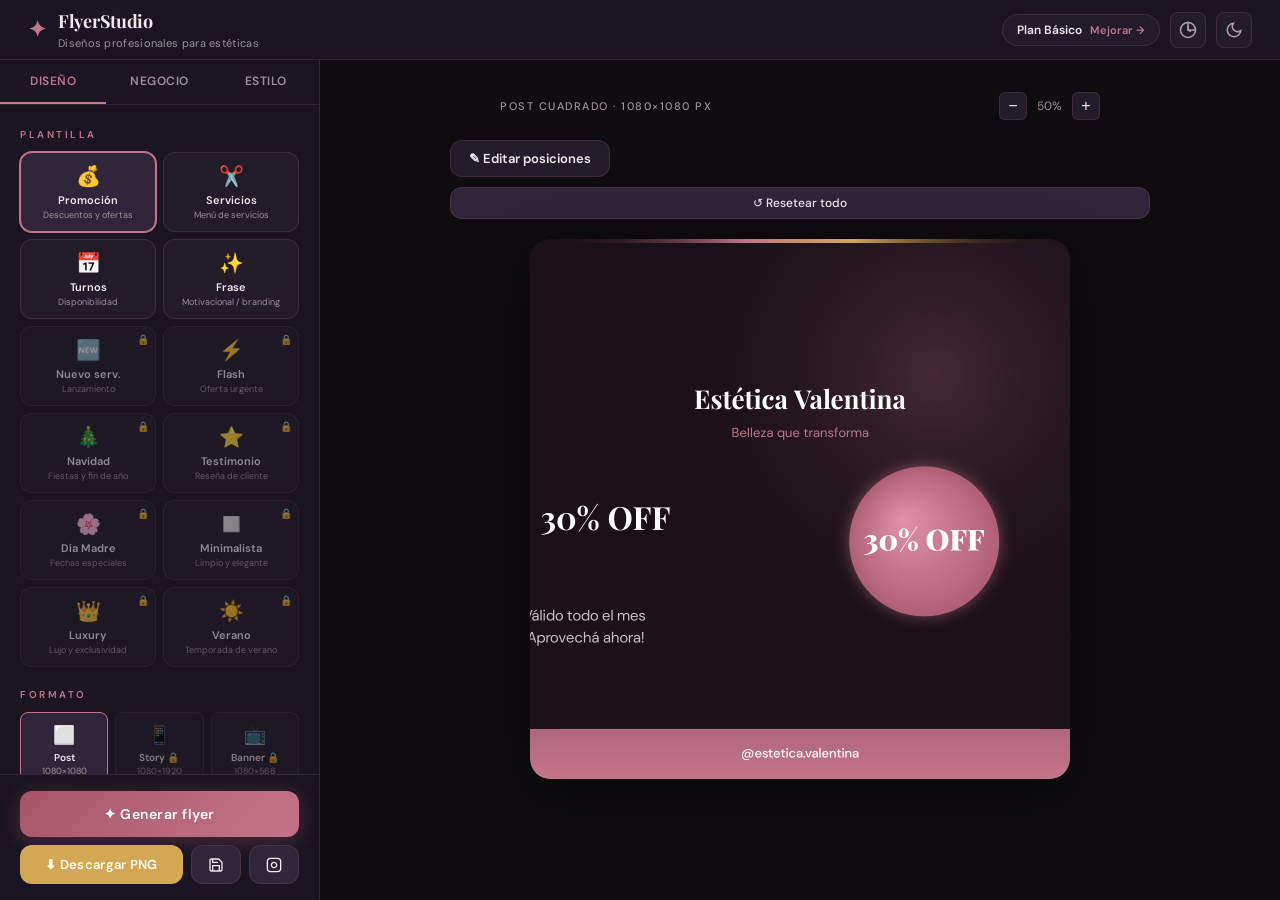
==== flyersMovi proyecto/index.html @ 1a92aa8a "feat: textos neutrales por defecto y naming de color por industria Cierra el desacople de estética/b" ====
<!DOCTYPE html>
<html lang="es" data-theme="dark">
<head>
  <meta charset="UTF-8">
  <meta name="viewport" content="width=device-width, initial-scale=1.0">
  <title>FlyerStudio — Creá flyers profesionales</title>

  <!-- Fuentes -->
  <link href="https://fonts.googleapis.com/css2?family=Playfair+Display:ital,wght@0,400;0,700;0,900;1,400;1,700&family=DM+Sans:wght@300;400;500;600&family=Montserrat:wght@400;600;700;800&family=Cormorant+Garamond:ital,wght@0,400;0,600;1,400;1,600&family=Raleway:wght@300;400;600;700&family=Lato:wght@300;400;700&display=swap" rel="stylesheet">

  <!-- CSS -->
  <link rel="stylesheet" href="css/main.css">
  <link rel="stylesheet" href="css/sidebar.css">
  <link rel="stylesheet" href="css/planes.css">
  <link rel="stylesheet" href="css/historial.css">
</head>
<body>

<!-- ══ HEADER ══ -->
<header class="header">
  <div class="header-brand">
    <div class="header-logo">✦</div>
    <div>
      <div class="header-titulo">FlyerStudio</div>
      <div class="header-sub">Diseños profesionales para estéticas</div>
    </div>
  </div>
  <div class="header-actions">
    <button class="btn-plan-badge" id="btn-ver-planes">
      <span id="plan-badge-label">Plan Básico</span>
      <span class="badge-upgrade">Mejorar →</span>
    </button>
    <button class="btn-icon" id="btn-historial" title="Historial de flyers">
      <svg width="18" height="18" viewBox="0 0 24 24" fill="none" stroke="currentColor" stroke-width="2"><path d="M12 2a10 10 0 1 0 10 10H12V2z"/><path d="M12 2a10 10 0 0 1 10 10"/><polyline points="12 6 12 12 16 14"/></svg>
    </button>
    <button class="btn-icon" id="btn-darkmode" title="Modo oscuro/claro">
      <svg id="icon-dark" width="18" height="18" viewBox="0 0 24 24" fill="none" stroke="currentColor" stroke-width="2"><path d="M21 12.79A9 9 0 1 1 11.21 3 7 7 0 0 0 21 12.79z"/></svg>
      <svg id="icon-light" width="18" height="18" viewBox="0 0 24 24" fill="none" stroke="currentColor" stroke-width="2" style="display:none"><circle cx="12" cy="12" r="5"/><line x1="12" y1="1" x2="12" y2="3"/><line x1="12" y1="21" x2="12" y2="23"/><line x1="4.22" y1="4.22" x2="5.64" y2="5.64"/><line x1="18.36" y1="18.36" x2="19.78" y2="19.78"/><line x1="1" y1="12" x2="3" y2="12"/><line x1="21" y1="12" x2="23" y2="12"/><line x1="4.22" y1="19.78" x2="5.64" y2="18.36"/><line x1="18.36" y1="5.64" x2="19.78" y2="4.22"/></svg>
    </button>
  </div>
</header>

<!-- ══ LAYOUT PRINCIPAL ══ -->
<div class="layout">

  <!-- ── SIDEBAR ── -->
  <aside class="sidebar" id="sidebar">

    <!-- Tabs del sidebar -->
    <div class="sidebar-tabs">
      <button class="stab active" data-tab="diseno">Diseño</button>
      <button class="stab" data-tab="negocio">Negocio</button>
      <button class="stab" data-tab="estilo">Estilo</button>
    </div>

    <!-- TAB: DISEÑO -->
    <div class="tab-panel active" id="tab-diseno">

      <div class="seccion-titulo">Plantilla</div>
      <div class="plantillas-grid" id="plantillas-grid">
        <!-- Generado por js/plantillas.js -->
      </div>

      <div class="seccion-titulo" style="margin-top:20px">Formato</div>
      <div class="formato-btns" id="formato-btns">
        <!-- Generado por js/formato.js -->
      </div>

      <div class="seccion-titulo" style="margin-top:20px">Contenido</div>
      <div id="campos-contenido">
        <!-- Campos dinámicos según plantilla -->
      </div>

    </div>

    <!-- TAB: NEGOCIO -->
    <div class="tab-panel" id="tab-negocio">

      <!-- Selector de industria (generado por js/industrias.js) -->
      <div id="industria-selector"></div>

      <div class="seccion-titulo" style="margin-top:20px">Logo</div>
      <div class="logo-upload" id="logo-drop">
        <input type="file" id="logo-input" accept="image/*">
        <div id="logo-preview-wrap">
          <div class="upload-ico">✦</div>
          <div class="upload-txt">Subir logo</div>
          <div class="upload-hint">PNG, JPG · Recomendado fondo transparente</div>
        </div>
      </div>
      <button class="btn-secondary btn-sm" id="btn-quitar-logo" style="display:none;margin-top:8px">Quitar logo</button>

      <div class="seccion-titulo" style="margin-top:20px">Datos</div>

      <div class="campo">
        <label>Nombre del negocio</label>
        <input type="text" id="inp-negocio" placeholder="Ej: Estética Valentina" value="Estética Valentina">
      </div>
      <div class="campo">
        <label>Slogan <span class="label-opt">opcional</span></label>
        <input type="text" id="inp-slogan" placeholder="Ej: Belleza que transforma" value="Belleza que transforma">
      </div>
      <div class="campo">
        <label>WhatsApp / Teléfono</label>
        <input type="text" id="inp-tel" placeholder="Ej: +598 099 000 000" value="">
      </div>
      <div class="campo">
        <label>Instagram</label>
        <input type="text" id="inp-ig" placeholder="@tuestética" value="@estetica.valentina">
      </div>
      <div class="campo">
        <label>Dirección <span class="label-opt">opcional</span></label>
        <input type="text" id="inp-dir" placeholder="Av. 18 de Julio 1234">
      </div>
      <div class="campo">
        <label>Sitio web <span class="label-opt">opcional · Pro</span></label>
        <input type="text" id="inp-web" placeholder="www.miestetica.com" data-plan="pro">
      </div>

    </div>

    <!-- TAB: ESTILO -->
    <div class="tab-panel" id="tab-estilo">

      <div class="seccion-titulo">Colores</div>

      <div class="campo">
        <label>Color principal</label>
        <div class="campo-color">
          <input type="color" id="color-principal" value="#C4748A">
          <input type="text" id="color-principal-txt" value="#C4748A" maxlength="7">
        </div>
        <div class="paleta-rapida" id="paleta-principal">
          <button class="paleta-color" style="background:#C4748A" data-target="color-principal" data-val="#C4748A" title="Rosa"></button>
          <button class="paleta-color" style="background:#7C9E8E" data-target="color-principal" data-val="#7C9E8E" title="Sage"></button>
          <button class="paleta-color" style="background:#D4A853" data-target="color-principal" data-val="#D4A853" title="Dorado"></button>
          <button class="paleta-color" style="background:#7B8EC8" data-target="color-principal" data-val="#7B8EC8" title="Lavanda"></button>
          <button class="paleta-color" style="background:#C47A6B" data-target="color-principal" data-val="#C47A6B" title="Terracota"></button>
          <button class="paleta-color" style="background:#5E9E8A" data-target="color-principal" data-val="#5E9E8A" title="Teal"></button>
          <button class="paleta-color" style="background:#A87CB0" data-target="color-principal" data-val="#A87CB0" title="Lila"></button>
          <button class="paleta-color" style="background:#E07B7B" data-target="color-principal" data-val="#E07B7B" title="Coral"></button>
        </div>
      </div>

      <div class="campo">
        <label>Color de fondo</label>
        <div class="campo-color">
          <input type="color" id="color-fondo" value="#1A1018">
          <input type="text" id="color-fondo-txt" value="#1A1018" maxlength="7">
        </div>
        <div class="paleta-rapida">
          <button class="paleta-color" style="background:#1A1018" data-target="color-fondo" data-val="#1A1018" title="Negro violeta"></button>
          <button class="paleta-color" style="background:#0F1923" data-target="color-fondo" data-val="#0F1923" title="Azul noche"></button>
          <button class="paleta-color" style="background:#1C1C1C" data-target="color-fondo" data-val="#1C1C1C" title="Negro puro"></button>
          <button class="paleta-color" style="background:#2A1F2D" data-target="color-fondo" data-val="#2A1F2D" title="Berenjela"></button>
          <button class="paleta-color" style="background:#F7EEF1" data-target="color-fondo" data-val="#F7EEF1" title="Blanco rosa"></button>
          <button class="paleta-color" style="background:#F5F0E8" data-target="color-fondo" data-val="#F5F0E8" title="Crema"></button>
          <button class="paleta-color" style="background:#EDF4F1" data-target="color-fondo" data-val="#EDF4F1" title="Menta"></button>
          <button class="paleta-color" style="background:#FFFFFF" data-target="color-fondo" data-val="#FFFFFF" title="Blanco"></button>
        </div>
      </div>

      <div class="campo" id="campo-color-acento">
        <label>Color acento <span class="label-opt">Pro</span></label>
        <div class="campo-color">
          <input type="color" id="color-acento" value="#D4A853" data-plan="pro">
          <input type="text" id="color-acento-txt" value="#D4A853" maxlength="7" data-plan="pro">
        </div>
        <div class="paleta-rapida">
          <button class="paleta-color" style="background:#D4A853" data-target="color-acento" data-val="#D4A853"></button>
          <button class="paleta-color" style="background:#FFFFFF" data-target="color-acento" data-val="#FFFFFF"></button>
          <button class="paleta-color" style="background:#F5C5D0" data-target="color-acento" data-val="#F5C5D0"></button>
          <button class="paleta-color" style="background:#A8D8C4" data-target="color-acento" data-val="#A8D8C4"></button>
          <button class="paleta-color" style="background:#C8B8E8" data-target="color-acento" data-val="#C8B8E8"></button>
          <button class="paleta-color" style="background:#F4A460" data-target="color-acento" data-val="#F4A460"></button>
        </div>
      </div>

      <div class="seccion-titulo" style="margin-top:20px">Tipografía <span class="label-opt">Pro</span></div>
      <div id="fuentes-grid">
        <!-- Generado por js/fuentes.js -->
      </div>

      <div class="seccion-titulo" style="margin-top:20px">Fondo <span class="label-opt">Pro</span></div>

      <div class="fondo-tabs">
        <button class="ftab active" data-ftab="color">Color</button>
        <button class="ftab" data-ftab="imagen">Imagen</button>
        <button class="ftab" data-ftab="ia">IA ✦</button>
      </div>

      <div class="ftab-panel active" id="ftab-color">
        <p class="hint-txt">El color de fondo se configura arriba.</p>
      </div>

      <div class="ftab-panel" id="ftab-imagen">
        <div class="logo-upload fondo-upload" id="fondo-drop">
          <input type="file" id="fondo-input" accept="image/*" data-plan="pro">
          <div id="fondo-preview-wrap">
            <div class="upload-ico">🖼</div>
            <div class="upload-txt">Subir imagen de fondo</div>
            <div class="upload-hint">JPG, PNG · Se usará como fondo del flyer</div>
          </div>
        </div>
        <button class="btn-secondary btn-sm" id="btn-quitar-fondo" style="display:none;margin-top:8px">Quitar imagen</button>
        <div class="campo" style="margin-top:12px">
          <label>Opacidad del fondo <span id="val-opacidad">60%</span></label>
          <input type="range" id="fondo-opacidad" min="10" max="100" value="60" data-plan="pro">
        </div>
      </div>

      <!-- Tab IA artístico (canvas) — renombrado honestamente -->
      <div class="ftab-panel" id="ftab-ia">
        <div class="ia-panel ia-panel-canvas">
          <div class="ia-badge ia-badge-canvas">🎨 Efectos artísticos</div>
          <p class="ia-disclaimer">Genera fondos decorativos con algoritmos gráficos. Para IA real, configurá tu API key más abajo.</p>
          <div class="campo">
            <label>Estilo visual</label>
            <select id="ia-estilo">
              <option value="degradado">Degradado Premium</option>
              <option value="acuarela">Acuarela / Pintura</option>
              <option value="geometrico">Geométrico</option>
              <option value="flores">Floral</option>
              <option value="abstracto">Abstracto</option>
              <option value="particles">Partículas / Bokeh</option>
              <option value="ondas">Ondas fluidas</option>
              <option value="marmol">Mármol / Lujo</option>
            </select>
          </div>
          <div class="campo">
            <label>Intensidad <span id="ia-intensidad-val">6</span></label>
            <input type="range" id="ia-intensidad" min="1" max="10" value="6"
              oninput="document.getElementById('ia-intensidad-val').textContent=this.value">
          </div>
          <button class="btn-ia" id="btn-generar-fondo">🎨 Generar efecto</button>
          <button class="btn-secondary btn-sm" id="btn-quitar-ia" style="display:none;margin-top:8px">Quitar efecto</button>
        </div>

        <!-- Separador -->
        <div class="ia-separador">
          <span>o usá</span>
        </div>

        <!-- Panel IA Real → Gemini -->
        <div class="ia-panel ia-panel-real" id="ia-panel-real">
          <div class="ia-panel-real-header">
            <div class="ia-badge">✦ Gemini IA</div>
            <span class="ia-status-badge" id="ia-status-badge">○ Sin configurar</span>
          </div>

          <!-- Configuración Gemini -->
          <details class="ia-config-details" id="ia-config-details">
            <summary class="ia-config-summary">⚙ Configuración de Gemini <span class="label-opt">necesita key</span></summary>
            <div class="ia-config-body">
              <p style="font-size:11px;color:var(--text-soft);margin-bottom:10px;line-height:1.5">
                Usá Gemini 2.0 Flash de Google para generar imágenes y paletas de colores.
                Configurá tu API key en <strong>config.json</strong> del servidor, o ingresala abajo para usarla desde el navegador.
              </p>
              <div class="campo">
                <label>
                  <input type="checkbox" id="ia-usar-servidor" checked>
                  Usar API key del servidor (config.json)
                </label>
              </div>
              <div class="campo">
                <label>
                  API Key (fallback cliente)
                  <a href="https://aistudio.google.com/apikey" target="_blank" class="ia-doc-link">Obtener gratis →</a>
                </label>
                <div class="ia-key-row">
                  <input type="password" id="ia-api-key" placeholder="AIza..." autocomplete="off">
                  <button class="btn-secondary btn-sm" id="btn-ia-guardar-key">Guardar</button>
                </div>
                <div class="ia-key-hint">Se guarda solo en tu navegador. Si el servidor tiene key, no hace falta.</div>
              </div>
              <button class="btn-secondary btn-sm" id="btn-ia-limpiar-key" style="color:var(--rosa)">Eliminar key local</button>
            </div>
          </details>

          <div class="campo">
            <label>Modelo Gemini</label>
            <select id="ia-modelo-img">
              <option value="gemini-2.0-flash">Gemini 2.0 Flash (recomendado)</option>
              <option value="gemini-2.5-flash">Gemini 2.5 Flash (solo paletas)</option>
            </select>
            <p style="font-size:10px;color:var(--text-soft);margin-top:4px">Imágenes: gemini-2.5-flash-image</p>
          </div>

          <div class="campo">
            <label>Describí el fondo que querés</label>
            <textarea id="ia-img-prompt" rows="3"
              placeholder="Ej: flores de cerezo rosas con efecto acuarela suave&#10;Ej: mármol blanco con venas doradas&#10;Ej: jardín botánico minimalista pastel"></textarea>
          </div>
          <button class="btn-ia" id="btn-ia-generar-img">✦ Generar fondo con Gemini</button>

          <img id="ia-img-preview" style="display:none;width:100%;border-radius:8px;margin-top:10px;object-fit:cover;max-height:160px;" alt="Fondo generado">
          <button class="btn-secondary btn-sm" id="btn-ia-real-quitar" style="display:none;margin-top:6px">Quitar fondo</button>

          <div class="ia-separador-interno">Paletas de colores</div>

          <button class="btn-ia btn-ia-colores" id="btn-ia-colores">✦ Sugerir paletas con Gemini</button>
          <div class="ia-paletas-resultado" id="ia-paletas-resultado" style="display:none"></div>

          <div class="ia-error" id="ia-error" style="display:none"></div>
        </div>
      </div>

    </div>

    <!-- ── ACCIONES FINALES ── -->
    <div class="sidebar-acciones">
      <button class="btn-generar" id="btn-generar">✦ Generar flyer</button>
      <div class="acciones-row">
        <button class="btn-descargar" id="btn-descargar">⬇ Descargar PNG</button>
        <button class="btn-secondary" id="btn-guardar-historial" title="Guardar en historial">
          <svg width="16" height="16" viewBox="0 0 24 24" fill="none" stroke="currentColor" stroke-width="2"><path d="M19 21H5a2 2 0 0 1-2-2V5a2 2 0 0 1 2-2h11l5 5v11a2 2 0 0 1-2 2z"/><polyline points="17 21 17 13 7 13 7 21"/><polyline points="7 3 7 8 15 8"/></svg>
        </button>
        <button class="btn-secondary" id="btn-preview-ig" title="Ver en feed de Instagram">
          <svg width="16" height="16" viewBox="0 0 24 24" fill="none" stroke="currentColor" stroke-width="2"><rect x="2" y="2" width="20" height="20" rx="5"/><path d="M16 11.37A4 4 0 1 1 12.63 8 4 4 0 0 1 16 11.37z"/><line x1="17.5" y1="6.5" x2="17.51" y2="6.5"/></svg>
        </button>
      </div>
    </div>

  </aside>

  <!-- ── PREVIEW ── -->
  <div class="preview-area" id="preview-area">
    <div class="preview-toolbar">
      <span class="preview-label" id="preview-label">Post cuadrado · 1080×1080 px</span>
      <div class="zoom-controls">
        <button class="btn-zoom" id="btn-zoom-out">−</button>
        <span id="zoom-val">50%</span>
        <button class="btn-zoom" id="btn-zoom-in">+</button>
      </div>
    </div>
    <!-- Toolbar del editor -->
    <div class="editor-toolbar" id="editor-toolbar">
      <button class="btn-toggle-editor" id="btn-toggle-editor">✎ Editar posiciones</button>
      <button class="btn-secondary btn-sm" id="btn-reset-editor" title="Resetear todas las posiciones">↺ Resetear todo</button>
      <div class="editor-hint">Arrastrá · Escalá · Rotá</div>
    </div>

    <!-- Canvas + overlay de interacción -->
    <div class="canvas-wrap" id="canvas-wrap" style="position:relative">
      <canvas id="flyer-canvas" width="1080" height="1080"></canvas>
      <!-- Overlay transparente para capturar eventos del editor -->
      <div id="editor-overlay"></div>
    </div>

    <!-- Panel de controles de edición (aparece al seleccionar elemento) -->
    <div class="panel-edicion-wrap" id="panel-edicion-wrap">
      <div class="panel-edicion" id="panel-edicion">
        <p class="hint-txt" style="text-align:center">Hacé click en un elemento del flyer para seleccionarlo</p>
      </div>
    </div>
  </div>

</div>

<!-- ══ MODAL PLANES ══ -->
<div class="modal-overlay" id="modal-planes" style="display:none">
  <div class="modal-planes">
    <button class="modal-close" id="modal-planes-close">✕</button>
    <div class="planes-header">
      <h2>Elegí tu plan</h2>
      <p>Creá flyers profesionales en minutos</p>
    </div>
    <div class="planes-grid">

      <div class="plan-card" data-plan="basico">
        <div class="plan-nombre">Básico</div>
        <div class="plan-precio">Gratis</div>
        <div class="plan-desc">Para empezar</div>
        <ul class="plan-features">
          <li class="ok">4 plantillas</li>
          <li class="ok">2 colores configurables</li>
          <li class="ok">Logo propio</li>
          <li class="ok">Descarga PNG</li>
          <li class="ok">1 formato (Post 1:1)</li>
          <li class="no">Color acento extra</li>
          <li class="no">Tipografías premium</li>
          <li class="no">Imagen de fondo custom</li>
          <li class="no">Generador IA</li>
          <li class="no">Historial de flyers</li>
          <li class="no">Story 9:16 y Banner</li>
        </ul>
        <button class="btn-plan-sel" data-plan="basico">Plan actual</button>
      </div>

      <div class="plan-card plan-destacado" data-plan="pro">
        <div class="plan-badge-top">MÁS POPULAR</div>
        <div class="plan-nombre">Pro</div>
        <div class="plan-precio">$12<span>/mes</span></div>
        <div class="plan-desc">Para profesionales</div>
        <ul class="plan-features">
          <li class="ok">8 plantillas</li>
          <li class="ok">3 colores configurables</li>
          <li class="ok">Logo propio</li>
          <li class="ok">Descarga PNG HD</li>
          <li class="ok">Post 1:1 + Story 9:16</li>
          <li class="ok">Color acento extra</li>
          <li class="ok">6 tipografías premium</li>
          <li class="ok">Imagen de fondo custom</li>
          <li class="ok">5 fondos IA por mes</li>
          <li class="ok">Historial 20 flyers</li>
          <li class="no">Banner horizontal</li>
        </ul>
        <button class="btn-plan-sel btn-plan-cta" data-plan="pro">Activar Pro</button>
      </div>

      <div class="plan-card" data-plan="premium">
        <div class="plan-nombre">Premium</div>
        <div class="plan-precio">$29<span>/mes</span></div>
        <div class="plan-desc">Sin límites</div>
        <ul class="plan-features">
          <li class="ok">12+ plantillas</li>
          <li class="ok">Colores ilimitados</li>
          <li class="ok">Logo + marca de agua off</li>
          <li class="ok">Descarga PNG/JPG/SVG</li>
          <li class="ok">Todos los formatos</li>
          <li class="ok">Color acento extra</li>
          <li class="ok">Todas las tipografías</li>
          <li class="ok">Imagen de fondo custom</li>
          <li class="ok">Fondos IA ilimitados</li>
          <li class="ok">Historial ilimitado</li>
          <li class="ok">Banner horizontal</li>
        </ul>
        <button class="btn-plan-sel btn-plan-prem" data-plan="premium">Activar Premium</button>
      </div>

    </div>
  </div>
</div>

<!-- ══ MODAL HISTORIAL ══ -->
<div class="modal-overlay" id="modal-historial" style="display:none">
  <div class="modal-historial">
    <div class="modal-hist-header">
      <h3>Historial de flyers</h3>
      <button class="modal-close" id="modal-hist-close">✕</button>
    </div>
    <div id="historial-grid" class="historial-grid">
      <!-- Miniaturas generadas por js/historial.js -->
    </div>
    <div class="modal-hist-footer">
      <button class="btn-secondary" id="btn-limpiar-historial">Limpiar historial</button>
    </div>
  </div>
</div>

<!-- ══ MODAL PREVIEW INSTAGRAM ══ -->
<div class="modal-overlay" id="modal-ig" style="display:none">
  <div class="modal-ig">
    <button class="modal-close" id="modal-ig-close">✕</button>
    <div class="ig-mockup">
      <div class="ig-header">
        <div class="ig-avatar" id="ig-avatar"></div>
        <div class="ig-user">
          <div class="ig-username" id="ig-username">@tuestética</div>
          <div class="ig-loc" id="ig-loc"></div>
        </div>
        <div class="ig-dots">···</div>
      </div>
      <div class="ig-img-wrap">
        <canvas id="ig-canvas" width="540" height="540"></canvas>
      </div>
      <div class="ig-actions">
        <span>♡</span><span>💬</span><span>↗</span>
        <span style="margin-left:auto">🔖</span>
      </div>
      <div class="ig-likes">1,240 Me gusta</div>
      <div class="ig-caption" id="ig-caption"><strong id="ig-cap-user">tuestética</strong> ¡Mirá nuestra novedad!</div>
    </div>
  </div>
</div>

<!-- Scripts — orden de dependencia — v=4 fuerza recarga de caché -->
<script src="js/state.js?v=16"></script>
<script src="js/industrias.js?v=16"></script>
<script src="js/planes.js?v=16"></script>
<script src="js/pagos.js?v=16"></script>
<script src="js/canvas-helpers.js?v=16"></script>
<script src="js/elementos.js?v=16"></script>
<script src="js/editor.js?v=16"></script>
<script src="js/templates/promo.js?v=16"></script>
<script src="js/templates/servicios.js?v=16"></script>
<script src="js/templates/turnos.js?v=16"></script>
<script src="js/templates/frase.js?v=16"></script>
<script src="js/templates/nuevo-servicio.js?v=16"></script>
<script src="js/templates/oferta-flash.js?v=16"></script>
<script src="js/templates/navidad.js?v=16"></script>
<script src="js/templates/testimonio.js?v=16"></script>
<script src="js/templates/dia-madre.js?v=16"></script>
<script src="js/templates/minimalista.js?v=16"></script>
<script src="js/templates/luxury.js?v=16"></script>
<script src="js/templates/verano.js?v=16"></script>
<script src="js/render.js?v=16"></script>
<script src="js/plantillas.js?v=16"></script>
<script src="js/formato.js?v=16"></script>
<script src="js/fuentes.js?v=16"></script>
<script src="js/colores.js?v=16"></script>
<script src="js/upload.js?v=16"></script>
<script src="js/ia-fondo.js?v=16"></script>
<script src="js/ia-real.js?v=16"></script>
<script src="js/historial.js?v=16"></script>
<script src="js/preview-ig.js?v=16"></script>
<script src="js/darkmode.js?v=16"></script>
<script src="js/app.js?v=16"></script>
</body>
</html>
---- flyersMovi proyecto/css/main.css ----
/* ══════════════════════════════════════════
   MAIN.CSS — Variables, reset, layout global
   ══════════════════════════════════════════ */

*, *::before, *::after { box-sizing: border-box; margin: 0; padding: 0; }

/* ── Variables tema OSCURO (default) ── */
:root, [data-theme="dark"] {
  --rosa:       #C4748A;
  --rosa-osc:   #A85568;
  --rosa-pal:   #2A1F26;
  --dorado:     #D4A853;
  --negro:      #0E0C0F;
  --gris:       #8A7A82;
  --gris-claro: #B0A0A8;
  --blanco:     #F5EFF2;
  --surface:    #1A1520;
  --surface2:   #221C28;
  --surface3:   #2E2638;
  --border:     rgba(196,116,138,.18);
  --text:       #F0E8EC;
  --text-soft:  #A09098;
  --sombra:     0 12px 48px rgba(0,0,0,.45);
  --sombra-sm:  0 4px 16px rgba(0,0,0,.3);
  --radius:     12px;
  --radius-sm:  8px;
  --radius-lg:  20px;
  --trans:      .2s ease;
}

/* ── Variables tema CLARO ── */
[data-theme="light"] {
  --rosa:       #B5607A;
  --rosa-osc:   #9A4560;
  --rosa-pal:   #FDF0F4;
  --dorado:     #C4922E;
  --negro:      #1A1018;
  --gris:       #7A6870;
  --gris-claro: #9A8890;
  --blanco:     #FFFFFF;
  --surface:    #FFFFFF;
  --surface2:   #F8F0F4;
  --surface3:   #F0E4EA;
  --border:     rgba(180,96,122,.2);
  --text:       #1A1018;
  --text-soft:  #7A6870;
  --sombra:     0 12px 48px rgba(180,96,122,.12);
  --sombra-sm:  0 4px 16px rgba(180,96,122,.08);
}

/* ── Base ── */
body {
  font-family: 'DM Sans', sans-serif;
  background: var(--negro);
  color: var(--text);
  min-height: 100vh;
  line-height: 1.5;
  transition: background var(--trans), color var(--trans);
}

/* ── Header ── */
.header {
  background: var(--surface);
  border-bottom: 1px solid var(--border);
  padding: 0 28px;
  height: 60px;
  display: flex;
  align-items: center;
  justify-content: space-between;
  position: sticky;
  top: 0;
  z-index: 100;
  backdrop-filter: blur(10px);
}

.header-brand {
  display: flex;
  align-items: center;
  gap: 12px;
}

.header-logo {
  font-size: 22px;
  color: var(--rosa);
  font-weight: 700;
}

.header-titulo {
  font-family: 'Playfair Display', serif;
  color: var(--text);
  font-size: 18px;
  font-weight: 700;
  letter-spacing: -.3px;
}

.header-sub {
  color: var(--text-soft);
  font-size: 11px;
  font-weight: 400;
  letter-spacing: .3px;
}

.header-actions {
  display: flex;
  align-items: center;
  gap: 10px;
}

/* ── Layout ── */
.layout {
  display: grid;
  grid-template-columns: 320px 1fr;
  min-height: calc(100vh - 60px);
}

/* ── Botones generales ── */
.btn-generar {
  width: 100%;
  padding: 14px;
  background: linear-gradient(135deg, var(--rosa-osc), var(--rosa));
  color: white;
  border: none;
  border-radius: var(--radius);
  font-family: 'DM Sans', sans-serif;
  font-size: 14px;
  font-weight: 600;
  cursor: pointer;
  transition: all var(--trans);
  letter-spacing: .5px;
  box-shadow: 0 4px 20px rgba(168,85,104,.35);
}
.btn-generar:hover {
  transform: translateY(-2px);
  box-shadow: 0 8px 28px rgba(168,85,104,.5);
}

.btn-descargar {
  flex: 1;
  padding: 11px 16px;
  background: var(--dorado);
  color: white;
  border: none;
  border-radius: var(--radius);
  font-family: 'DM Sans', sans-serif;
  font-size: 13px;
  font-weight: 600;
  cursor: pointer;
  transition: all var(--trans);
  letter-spacing: .3px;
}
.btn-descargar:hover {
  background: #B8922E;
  transform: translateY(-1px);
}

.btn-secondary {
  padding: 10px 16px;
  background: var(--surface3);
  color: var(--text);
  border: 1px solid var(--border);
  border-radius: var(--radius);
  font-family: 'DM Sans', sans-serif;
  font-size: 13px;
  font-weight: 500;
  cursor: pointer;
  transition: all var(--trans);
  display: flex;
  align-items: center;
  justify-content: center;
  gap: 6px;
}
.btn-secondary:hover {
  border-color: var(--rosa);
  color: var(--rosa);
}

.btn-sm { padding: 7px 12px; font-size: 12px; width: 100%; }

.btn-icon {
  width: 36px;
  height: 36px;
  border-radius: var(--radius-sm);
  background: var(--surface2);
  border: 1px solid var(--border);
  color: var(--gris-claro);
  cursor: pointer;
  display: flex;
  align-items: center;
  justify-content: center;
  transition: all var(--trans);
}
.btn-icon:hover { color: var(--rosa); border-color: var(--rosa); }

.btn-plan-badge {
  display: flex;
  align-items: center;
  gap: 8px;
  padding: 7px 14px;
  background: var(--surface2);
  border: 1px solid var(--border);
  border-radius: 20px;
  cursor: pointer;
  transition: all var(--trans);
  font-family: 'DM Sans', sans-serif;
  font-size: 12px;
  font-weight: 600;
  color: var(--text);
}
.btn-plan-badge:hover { border-color: var(--rosa); }
.badge-upgrade {
  color: var(--rosa);
  font-size: 11px;
  font-weight: 600;
}

/* ── Preview area ── */
.preview-area {
  display: flex;
  flex-direction: column;
  align-items: center;
  padding: 32px;
  gap: 20px;
  background: var(--negro);
  min-height: calc(100vh - 60px);
  overflow: auto;
}

.preview-toolbar {
  display: flex;
  align-items: center;
  justify-content: space-between;
  width: 100%;
  max-width: 600px;
}

.preview-label {
  font-size: 11px;
  font-weight: 500;
  letter-spacing: 1.5px;
  text-transform: uppercase;
  color: var(--text-soft);
}

.zoom-controls {
  display: flex;
  align-items: center;
  gap: 10px;
  font-size: 12px;
  color: var(--text-soft);
}

.btn-zoom {
  width: 28px;
  height: 28px;
  border-radius: 6px;
  background: var(--surface2);
  border: 1px solid var(--border);
  color: var(--text);
  cursor: pointer;
  font-size: 16px;
  display: flex;
  align-items: center;
  justify-content: center;
  transition: all var(--trans);
}
.btn-zoom:hover { border-color: var(--rosa); color: var(--rosa); }

.canvas-wrap {
  position: relative;
  box-shadow: var(--sombra);
  border-radius: var(--radius-lg);
  overflow: hidden;
  transition: all var(--trans);
}

#flyer-canvas {
  display: block;
  border-radius: var(--radius-lg);
}

/* ── Sección titular sidebar ── */
.seccion-titulo {
  font-size: 10px;
  font-weight: 600;
  letter-spacing: 2.5px;
  text-transform: uppercase;
  color: var(--rosa);
  margin-bottom: 10px;
  margin-top: 4px;
  display: flex;
  align-items: center;
  gap: 6px;
}

/* ── Campo form ── */
.campo {
  margin-bottom: 14px;
}
.campo label {
  display: block;
  font-size: 12px;
  font-weight: 500;
  color: var(--text-soft);
  margin-bottom: 5px;
  display: flex;
  align-items: center;
  gap: 6px;
}
.label-opt {
  font-size: 10px;
  color: var(--dorado);
  font-weight: 600;
  background: rgba(212,168,83,.12);
  padding: 1px 5px;
  border-radius: 4px;
}

.campo input[type="text"],
.campo input[type="number"],
.campo textarea,
.campo select {
  width: 100%;
  padding: 9px 12px;
  border: 1.5px solid var(--border);
  border-radius: var(--radius-sm);
  font-family: 'DM Sans', sans-serif;
  font-size: 13px;
  color: var(--text);
  background: var(--surface2);
  transition: border-color var(--trans), background var(--trans);
  outline: none;
}
.campo input[type="text"]:focus,
.campo textarea:focus,
.campo select:focus {
  border-color: var(--rosa);
  background: var(--surface3);
}
.campo textarea { resize: vertical; min-height: 72px; }
.campo select option { background: var(--surface2); }
.campo-hint {
  font-size: 11px;
  color: var(--text-soft);
  margin-top: 5px;
  line-height: 1.35;
  opacity: .8;
}

input[type="range"] {
  width: 100%;
  height: 4px;
  border-radius: 2px;
  background: var(--surface3);
  outline: none;
  cursor: pointer;
  -webkit-appearance: none;
  margin-top: 8px;
}
input[type="range"]::-webkit-slider-thumb {
  -webkit-appearance: none;
  width: 16px;
  height: 16px;
  border-radius: 50%;
  background: var(--rosa);
  cursor: pointer;
}

/* ── Campo color ── */
.campo-color {
  display: flex;
  gap: 8px;
  align-items: center;
}
.campo-color input[type="color"] {
  width: 42px;
  height: 38px;
  padding: 2px;
  border-radius: var(--radius-sm);
  border: 1.5px solid var(--border);
  cursor: pointer;
  flex-shrink: 0;
  background: var(--surface2);
}
.campo-color input[type="text"] { flex: 1; }

.paleta-rapida {
  display: flex;
  gap: 6px;
  flex-wrap: wrap;
  margin-top: 8px;
}
.paleta-color {
  width: 24px;
  height: 24px;
  border-radius: 50%;
  border: 2px solid transparent;
  cursor: pointer;
  transition: all var(--trans);
  outline: none;
}
.paleta-color:hover { transform: scale(1.2); border-color: white; }

/* ── Upload areas ── */
.logo-upload {
  border: 2px dashed var(--border);
  border-radius: var(--radius);
  padding: 20px;
  text-align: center;
  cursor: pointer;
  transition: all var(--trans);
  position: relative;
  background: var(--surface2);
}
.logo-upload:hover { border-color: var(--rosa); background: var(--surface3); }
.logo-upload input[type="file"] {
  position: absolute;
  inset: 0;
  opacity: 0;
  cursor: pointer;
  width: 100%;
  height: 100%;
}

.upload-ico { font-size: 26px; margin-bottom: 6px; color: var(--rosa); font-weight: 700; }
.upload-txt { font-size: 13px; font-weight: 500; color: var(--text); margin-bottom: 3px; }
.upload-hint { font-size: 11px; color: var(--text-soft); }

.logo-preview-img {
  width: 72px;
  height: 72px;
  object-fit: contain;
  border-radius: var(--radius-sm);
  margin: 0 auto 8px;
  display: block;
}

/* ── Hint texts ── */
.hint-txt {
  font-size: 12px;
  color: var(--text-soft);
  padding: 12px;
  background: var(--surface2);
  border-radius: var(--radius-sm);
  border: 1px solid var(--border);
}

/* ══════════════════════════════════
   PANELES DE IA
   ══════════════════════════════════ */

/* Panel base */
.ia-panel {
  background: var(--surface2);
  border: 1px solid var(--border);
  border-radius: var(--radius);
  padding: 16px;
  margin-bottom: 10px;
}

/* Badge genérico */
.ia-badge {
  display: inline-flex;
  align-items: center;
  gap: 6px;
  background: linear-gradient(135deg, var(--rosa-osc), var(--dorado));
  color: white;
  font-size: 10px;
  font-weight: 700;
  letter-spacing: 1px;
  text-transform: uppercase;
  padding: 4px 10px;
  border-radius: 20px;
  margin-bottom: 10px;
}

/* Badge canvas (grisáceo, diferenciado) */
.ia-badge-canvas {
  background: var(--surface3);
  color: var(--text-soft);
  border: 1px solid var(--border);
}

/* Badge gratis */
.ia-gratis-badge {
  display: inline-flex;
  align-items: center;
  gap: 6px;
  background: rgba(76,175,80,.12);
  color: #4CAF50;
  border: 1px solid rgba(76,175,80,.3);
  font-size: 11px;
  font-weight: 600;
  padding: 5px 10px;
  border-radius: 20px;
  margin-bottom: 4px;
  width: 100%;
  justify-content: center;
}

/* Aviso "no es IA" */
.ia-disclaimer {
  font-size: 11px;
  color: var(--text-soft);
  margin-bottom: 12px;
  line-height: 1.4;
  font-style: italic;
}

/* Separador entre canvas e IA real */
.ia-separador {
  display: flex;
  align-items: center;
  gap: 10px;
  margin: 14px 0;
  color: var(--text-soft);
  font-size: 11px;
}
.ia-separador::before,
.ia-separador::after {
  content: '';
  flex: 1;
  height: 1px;
  background: var(--border);
}

/* Panel IA real */
.ia-panel-real {
  border-color: rgba(196,116,138,.35);
  background: var(--surface2);
}

.ia-panel-real-header {
  display: flex;
  align-items: center;
  justify-content: space-between;
  margin-bottom: 12px;
}

/* Badge de estado de conexión */
.ia-status-badge {
  font-size: 11px;
  font-weight: 600;
  color: var(--text-soft);
  padding: 3px 10px;
  border-radius: 20px;
  background: var(--surface3);
  border: 1px solid var(--border);
}
.ia-status-badge.conectada {
  color: #4CAF50;
  border-color: rgba(76,175,80,.4);
  background: rgba(76,175,80,.08);
}

/* Configuración API (details/summary) */
.ia-config-details {
  margin-bottom: 14px;
}
.ia-config-summary {
  font-size: 12px;
  font-weight: 600;
  color: var(--text-soft);
  cursor: pointer;
  padding: 8px 10px;
  background: var(--surface3);
  border-radius: var(--radius-sm);
  border: 1px solid var(--border);
  list-style: none;
  display: flex;
  align-items: center;
  gap: 6px;
  transition: all var(--trans);
}
.ia-config-summary:hover { color: var(--rosa); border-color: var(--rosa); }
.ia-config-summary::-webkit-details-marker { display: none; }

.ia-config-body {
  padding: 14px 12px 4px;
  background: var(--negro);
  border: 1px solid var(--border);
  border-top: none;
  border-radius: 0 0 var(--radius-sm) var(--radius-sm);
}

/* Row para API key + botón guardar */
.ia-key-row {
  display: flex;
  gap: 8px;
}
.ia-key-row input {
  flex: 1;
  padding: 9px 12px;
  border: 1.5px solid var(--border);
  border-radius: var(--radius-sm);
  font-family: 'DM Sans', sans-serif;
  font-size: 13px;
  color: var(--text);
  background: var(--surface2);
  outline: none;
  transition: border-color var(--trans);
}
.ia-key-row input:focus { border-color: var(--rosa); }

.ia-key-hint {
  font-size: 10px;
  color: var(--text-soft);
  margin-top: 5px;
  font-style: italic;
}

.ia-doc-link {
  color: var(--rosa);
  text-decoration: none;
  font-size: 11px;
  font-weight: 500;
}
.ia-doc-link:hover { text-decoration: underline; }

/* Separador interno entre imagen y colores */
.ia-separador-interno {
  font-size: 10px;
  font-weight: 600;
  letter-spacing: 1.5px;
  text-transform: uppercase;
  color: var(--text-soft);
  text-align: center;
  margin: 16px 0 10px;
  position: relative;
}
.ia-separador-interno::before {
  content: '';
  position: absolute;
  left: 0; right: 0; top: 50%;
  height: 1px;
  background: var(--border);
  z-index: 0;
}
.ia-separador-interno span,
.ia-separador-interno {
  background: var(--surface2);
  padding: 0 8px;
  position: relative;
  z-index: 1;
}

/* Botón IA colores (variante) */
.btn-ia-colores {
  background: linear-gradient(135deg, #2D5A8B, #4A7FC1);
  margin-top: 0;
}

/* Botón IA base */
.btn-ia {
  width: 100%;
  padding: 11px;
  background: linear-gradient(135deg, #7B2D8B, var(--rosa-osc));
  color: white;
  border: none;
  border-radius: var(--radius-sm);
  font-family: 'DM Sans', sans-serif;
  font-size: 13px;
  font-weight: 600;
  cursor: pointer;
  transition: all var(--trans);
  margin-top: 10px;
}
.btn-ia:hover { opacity: .9; transform: translateY(-1px); }
.btn-ia:disabled { opacity: .4; cursor: not-allowed; transform: none; }

/* Error display */
.ia-error {
  margin-top: 10px;
  padding: 10px 12px;
  background: rgba(220,53,53,.1);
  border: 1px solid rgba(220,53,53,.3);
  border-radius: var(--radius-sm);
  font-size: 12px;
  color: #ff6b6b;
  line-height: 1.4;
}

/* Paletas sugeridas por IA */
.ia-paletas-resultado {
  margin-top: 12px;
  display: flex;
  flex-direction: column;
  gap: 8px;
}
.ia-paleta-card {
  display: flex;
  align-items: center;
  gap: 10px;
  padding: 10px 12px;
  background: var(--surface3);
  border: 1px solid var(--border);
  border-radius: var(--radius-sm);
  transition: all var(--trans);
  cursor: default;
}
.ia-paleta-card:hover { border-color: var(--rosa); }

.ia-paleta-colores {
  display: flex;
  gap: 4px;
  flex-shrink: 0;
}
.ia-paleta-muestra {
  width: 22px;
  height: 22px;
  border-radius: 50%;
  border: 1.5px solid rgba(255,255,255,.15);
}
.ia-paleta-info { flex: 1; min-width: 0; }
.ia-paleta-nombre {
  font-size: 12px;
  font-weight: 600;
  color: var(--text);
  white-space: nowrap;
  overflow: hidden;
  text-overflow: ellipsis;
}
.ia-paleta-desc {
  font-size: 10px;
  color: var(--text-soft);
  margin-top: 2px;
}
.btn-ia-aplicar-paleta {
  padding: 5px 12px;
  background: var(--rosa-osc);
  color: white;
  border: none;
  border-radius: 6px;
  font-family: 'DM Sans', sans-serif;
  font-size: 11px;
  font-weight: 600;
  cursor: pointer;
  flex-shrink: 0;
  transition: all var(--trans);
}
.btn-ia-aplicar-paleta:hover { background: var(--negro); }

/* Toast de notificación */
#fs-toast {
  position: fixed;
  bottom: 32px;
  left: 50%;
  transform: translateX(-50%) translateY(20px);
  background: var(--negro);
  color: var(--text);
  border: 1px solid var(--border);
  border-radius: 24px;
  padding: 10px 22px;
  font-size: 13px;
  font-weight: 500;
  font-family: 'DM Sans', sans-serif;
  box-shadow: 0 8px 32px rgba(0,0,0,.4);
  z-index: 9999;
  opacity: 0;
  pointer-events: none;
  transition: opacity .25s ease, transform .25s ease;
  white-space: nowrap;
}
#fs-toast.visible {
  opacity: 1;
  transform: translateX(-50%) translateY(0);
}

/* ── Fondo tabs ── */
.fondo-tabs, .ftab-panel { margin-bottom: 10px; }
.fondo-tabs {
  display: flex;
  gap: 4px;
  background: var(--surface3);
  padding: 4px;
  border-radius: var(--radius-sm);
  margin-bottom: 12px;
}
.ftab {
  flex: 1;
  padding: 7px;
  border: none;
  border-radius: 6px;
  background: transparent;
  color: var(--text-soft);
  font-family: 'DM Sans', sans-serif;
  font-size: 12px;
  font-weight: 500;
  cursor: pointer;
  transition: all var(--trans);
}
.ftab.active {
  background: var(--surface);
  color: var(--text);
  box-shadow: var(--sombra-sm);
}
.ftab-panel { display: none; }
.ftab-panel.active { display: block; }

/* ── Acciones sidebar ── */
.sidebar-acciones {
  padding: 16px 20px;
  border-top: 1px solid var(--border);
  background: var(--surface);
  position: sticky;
  bottom: 0;
}
.acciones-row {
  display: flex;
  gap: 8px;
  margin-top: 8px;
}

/* ══════════════════════════════════
   EDITOR DE POSICIONES
   ══════════════════════════════════ */

/* Toolbar del editor */
.editor-toolbar {
  display: flex;
  align-items: center;
  gap: 10px;
  width: 100%;
  max-width: 700px;
  flex-wrap: wrap;
}

.btn-toggle-editor {
  padding: 9px 18px;
  background: var(--surface2);
  border: 1.5px solid var(--border);
  border-radius: var(--radius);
  color: var(--text);
  font-family: 'DM Sans', sans-serif;
  font-size: 13px;
  font-weight: 600;
  cursor: pointer;
  transition: all var(--trans);
  display: flex;
  align-items: center;
  gap: 8px;
}
.btn-toggle-editor:hover {
  border-color: var(--rosa);
  color: var(--rosa);
}
.btn-toggle-editor.activo {
  background: var(--rosa-osc);
  border-color: var(--rosa);
  color: #FFFFFF;
  box-shadow: 0 0 0 3px rgba(196,116,138,.25);
}

.editor-hint {
  font-size: 11px;
  color: var(--text-soft);
  background: var(--surface2);
  border: 1px solid var(--border);
  border-radius: 20px;
  padding: 5px 12px;
  display: none;
}
.btn-toggle-editor.activo ~ .editor-hint { display: block; }

/* Overlay sobre el canvas (captura eventos) */
#editor-overlay {
  position: absolute;
  top: 0;
  left: 0;
  width: 100%;
  height: 100%;
  border-radius: var(--radius-lg);
  cursor: default;
  pointer-events: none;  /* inactivo por defecto */
  z-index: 10;
}
#editor-overlay.activo {
  pointer-events: all;
  /* outline sutil cuando está activo */
  outline: 2px solid rgba(196,116,138,.5);
  outline-offset: -2px;
}

/* Panel de edición inferior */
.panel-edicion-wrap {
  width: 100%;
  max-width: 700px;
  max-height: 0;
  overflow: hidden;
  transition: max-height .3s ease;
}
.panel-edicion-wrap.visible {
  max-height: 400px;
}

.panel-edicion {
  background: var(--surface);
  border: 1px solid var(--border);
  border-radius: var(--radius-lg);
  padding: 16px 20px;
}

/* Header del elemento seleccionado */
.editor-elem-header {
  display: flex;
  align-items: center;
  justify-content: space-between;
  margin-bottom: 14px;
}
.editor-elem-label {
  font-size: 13px;
  font-weight: 700;
  color: var(--rosa);
  text-transform: uppercase;
  letter-spacing: 1px;
}
.btn-reset-elem {
  padding: 5px 12px;
  background: var(--surface3);
  border: 1px solid var(--border);
  border-radius: 6px;
  color: var(--text-soft);
  font-family: 'DM Sans', sans-serif;
  font-size: 11px;
  font-weight: 500;
  cursor: pointer;
  transition: all var(--trans);
}
.btn-reset-elem:hover { border-color: var(--rosa); color: var(--rosa); }

/* Controles de transformación */
.editor-controles {
  display: grid;
  grid-template-columns: 1fr 1fr;
  gap: 12px 20px;
}
.editor-control-row label {
  display: flex;
  justify-content: space-between;
  font-size: 11px;
  font-weight: 500;
  color: var(--text-soft);
  margin-bottom: 4px;
  text-transform: uppercase;
  letter-spacing: .5px;
}
.editor-val {
  color: var(--rosa);
  font-weight: 700;
  font-family: monospace;
}

/* ══════════════════════════════════
   PANEL DE FONDO / MARCO DE ELEMENTO
   ══════════════════════════════════ */

/* Tabs del panel de edición */
.panel-tabs {
  display: flex;
  gap: 4px;
  margin: 10px 0 12px;
  background: var(--surface3);
  padding: 3px;
  border-radius: var(--radius-sm);
}
.ptab {
  flex: 1;
  padding: 7px 6px;
  border: none;
  border-radius: 5px;
  background: transparent;
  color: var(--text-soft);
  font-family: 'DM Sans', sans-serif;
  font-size: 11px;
  font-weight: 600;
  cursor: pointer;
  transition: all var(--trans);
  text-transform: uppercase;
  letter-spacing: .5px;
}
.ptab:hover { color: var(--text); }
.ptab.active { background: var(--surface); color: var(--text); box-shadow: var(--sombra-sm); }
.ptab-panel { display: none; }
.ptab-panel.active { display: block; }

/* Grid de tipos de fondo */
.fondo-tipo-grid {
  display: grid;
  grid-template-columns: repeat(4, 1fr);
  gap: 5px;
  margin-bottom: 14px;
}
.fondo-tipo-btn {
  border: 1.5px solid var(--border);
  border-radius: var(--radius-sm);
  padding: 8px 4px;
  background: var(--surface2);
  cursor: pointer;
  text-align: center;
  transition: all var(--trans);
  font-family: 'DM Sans', sans-serif;
}
.fondo-tipo-btn:hover { border-color: var(--rosa); background: var(--surface3); }
.fondo-tipo-btn.activo { border-color: var(--rosa); background: var(--surface3); box-shadow: 0 0 0 1px var(--rosa); }
.ft-ico { display: block; font-size: 16px; margin-bottom: 3px; }
.ft-nom { display: block; font-size: 9px; font-weight: 600; color: var(--text-soft); text-transform: uppercase; letter-spacing: .3px; }

/* Controles de fondo */
.fondo-ctrl-grid {
  display: flex;
  flex-direction: column;
  gap: 10px;
}
.fondo-ctrl-row label {
  display: flex;
  justify-content: space-between;
  font-size: 11px;
  font-weight: 500;
  color: var(--text-soft);
  margin-bottom: 4px;
  text-transform: uppercase;
  letter-spacing: .5px;
}
.fondo-color-row {
  display: flex;
  align-items: center;
  gap: 8px;
}
.fondo-color-row input[type="color"] {
  width: 38px;
  height: 34px;
  border-radius: var(--radius-sm);
  border: 1.5px solid var(--border);
  padding: 2px;
  cursor: pointer;
  background: var(--surface2);
  flex-shrink: 0;
}
.fondo-paleta-rapida {
  display: flex;
  gap: 4px;
  flex-wrap: wrap;
}

/* ── Responsive ── */
@media (max-width: 900px) {
  .layout { grid-template-columns: 1fr; }
  .preview-area { padding: 20px 16px; }
  .editor-controles { grid-template-columns: 1fr; }
}
---- flyersMovi proyecto/css/sidebar.css ----
/* ══════════════════════════════════
   SIDEBAR.CSS — Panel lateral
   ══════════════════════════════════ */

.sidebar {
  background: var(--surface);
  border-right: 1px solid var(--border);
  display: flex;
  flex-direction: column;
  overflow: hidden;
  position: sticky;
  top: 60px;
  height: calc(100vh - 60px);
}

/* ── Tabs ── */
.sidebar-tabs {
  display: flex;
  gap: 0;
  border-bottom: 1px solid var(--border);
  background: var(--surface);
  flex-shrink: 0;
}
.stab {
  flex: 1;
  padding: 13px 8px;
  border: none;
  border-bottom: 2px solid transparent;
  background: transparent;
  color: var(--text-soft);
  font-family: 'DM Sans', sans-serif;
  font-size: 12px;
  font-weight: 600;
  letter-spacing: .5px;
  cursor: pointer;
  transition: all var(--trans);
  text-transform: uppercase;
}
.stab:hover { color: var(--text); }
.stab.active {
  color: var(--rosa);
  border-bottom-color: var(--rosa);
}

/* ── Tab panels ── */
.tab-panel {
  display: none;
  padding: 18px 20px;
  overflow-y: auto;
  flex: 1;
}
.tab-panel.active { display: block; }

/* Scrollbar minimalista */
.tab-panel::-webkit-scrollbar { width: 4px; }
.tab-panel::-webkit-scrollbar-track { background: transparent; }
.tab-panel::-webkit-scrollbar-thumb {
  background: var(--border);
  border-radius: 2px;
}
.tab-panel::-webkit-scrollbar-thumb:hover { background: var(--rosa); }

/* ── Plantillas grid ── */
.plantillas-grid {
  display: grid;
  grid-template-columns: 1fr 1fr;
  gap: 7px;
}

.plantilla-btn {
  border: 1.5px solid var(--border);
  border-radius: var(--radius);
  padding: 10px 7px;
  cursor: pointer;
  text-align: center;
  transition: all var(--trans);
  background: var(--surface2);
  font-family: 'DM Sans', sans-serif;
  position: relative;
}
.plantilla-btn:hover { border-color: var(--rosa); background: var(--surface3); }
.plantilla-btn.activa {
  border-color: var(--rosa);
  background: var(--surface3);
  box-shadow: 0 0 0 1px var(--rosa);
}
.plantilla-btn.locked {
  opacity: .55;
  cursor: not-allowed;
}
.plantilla-btn.locked:hover { border-color: var(--border); background: var(--surface2); box-shadow: none; }

.pt-lock {
  position: absolute;
  top: 6px;
  right: 6px;
  font-size: 10px;
  color: var(--dorado);
}
.pt-ico { font-size: 20px; display: block; margin-bottom: 4px; }
.pt-nom {
  font-size: 11px;
  font-weight: 600;
  color: var(--text);
  display: block;
}
.pt-desc {
  font-size: 9px;
  color: var(--text-soft);
  margin-top: 2px;
  display: block;
}

/* ── Formato ── */
.formato-btns {
  display: flex;
  gap: 7px;
}
.formato-btn {
  flex: 1;
  border: 1.5px solid var(--border);
  border-radius: var(--radius-sm);
  padding: 10px 6px;
  cursor: pointer;
  text-align: center;
  background: var(--surface2);
  font-family: 'DM Sans', sans-serif;
  transition: all var(--trans);
}
.formato-btn:hover { border-color: var(--rosa); }
.formato-btn.activo {
  border-color: var(--rosa);
  background: var(--surface3);
}
.formato-btn.locked { opacity: .5; cursor: not-allowed; }
.formato-btn.locked:hover { border-color: var(--border); background: var(--surface2); }
.formato-ico { font-size: 18px; display: block; margin-bottom: 4px; }
.formato-nom { font-size: 10px; font-weight: 600; color: var(--text); display: block; }
.formato-dim { font-size: 9px; color: var(--text-soft); display: block; margin-top: 1px; }

/* ── Fuentes ── */
#fuentes-grid {
  display: grid;
  grid-template-columns: 1fr 1fr;
  gap: 7px;
}
.fuente-btn {
  border: 1.5px solid var(--border);
  border-radius: var(--radius-sm);
  padding: 10px 8px;
  cursor: pointer;
  text-align: center;
  background: var(--surface2);
  transition: all var(--trans);
}
.fuente-btn:hover { border-color: var(--rosa); }
.fuente-btn.activa {
  border-color: var(--rosa);
  background: var(--surface3);
}
.fuente-btn.locked { opacity: .5; cursor: not-allowed; }
.fuente-muestra {
  font-size: 18px;
  display: block;
  margin-bottom: 3px;
  color: var(--text);
  line-height: 1;
}
.fuente-nom {
  font-size: 9px;
  font-weight: 600;
  letter-spacing: 1px;
  text-transform: uppercase;
  color: var(--text-soft);
  display: block;
}
---- flyersMovi proyecto/css/planes.css ----
/* ══════════════════════════════════
   PLANES.CSS — Modal de planes
   ══════════════════════════════════ */

.modal-overlay {
  position: fixed;
  inset: 0;
  background: rgba(0,0,0,.75);
  z-index: 1000;
  display: flex;
  align-items: center;
  justify-content: center;
  padding: 20px;
  backdrop-filter: blur(6px);
  animation: fadeIn .2s ease;
}

@keyframes fadeIn { from { opacity: 0; } to { opacity: 1; } }
@keyframes slideUp { from { opacity: 0; transform: translateY(30px); } to { opacity: 1; transform: translateY(0); } }

.modal-close {
  position: absolute;
  top: 16px;
  right: 16px;
  width: 32px;
  height: 32px;
  border: none;
  background: var(--surface3);
  color: var(--text-soft);
  border-radius: 50%;
  cursor: pointer;
  font-size: 14px;
  display: flex;
  align-items: center;
  justify-content: center;
  transition: all var(--trans);
}
.modal-close:hover { background: var(--rosa); color: white; }

/* ── Modal Planes ── */
.modal-planes {
  background: var(--surface);
  border: 1px solid var(--border);
  border-radius: var(--radius-lg);
  max-width: 900px;
  width: 100%;
  padding: 40px 36px;
  position: relative;
  animation: slideUp .25s ease;
  max-height: 90vh;
  overflow-y: auto;
}

.planes-header {
  text-align: center;
  margin-bottom: 32px;
}
.planes-header h2 {
  font-family: 'Playfair Display', serif;
  font-size: 32px;
  font-weight: 700;
  color: var(--text);
  margin-bottom: 8px;
}
.planes-header p {
  font-size: 15px;
  color: var(--text-soft);
}

.planes-grid {
  display: grid;
  grid-template-columns: repeat(3, 1fr);
  gap: 16px;
}

@media (max-width: 700px) {
  .planes-grid { grid-template-columns: 1fr; }
}

.plan-card {
  background: var(--surface2);
  border: 1.5px solid var(--border);
  border-radius: var(--radius-lg);
  padding: 28px 22px;
  position: relative;
  transition: all var(--trans);
}
.plan-card:hover { border-color: var(--rosa); box-shadow: 0 8px 32px rgba(196,116,138,.15); }

.plan-destacado {
  border-color: var(--rosa);
  background: var(--surface3);
  box-shadow: 0 0 0 2px var(--rosa), 0 12px 40px rgba(196,116,138,.25);
  transform: scale(1.02);
}

.plan-badge-top {
  position: absolute;
  top: -12px;
  left: 50%;
  transform: translateX(-50%);
  background: linear-gradient(135deg, var(--rosa-osc), var(--rosa));
  color: white;
  font-size: 10px;
  font-weight: 700;
  letter-spacing: 1.5px;
  padding: 4px 14px;
  border-radius: 20px;
  white-space: nowrap;
}

.plan-nombre {
  font-size: 13px;
  font-weight: 700;
  letter-spacing: 2px;
  text-transform: uppercase;
  color: var(--text-soft);
  margin-bottom: 8px;
}

.plan-precio {
  font-family: 'Playfair Display', serif;
  font-size: 42px;
  font-weight: 700;
  color: var(--text);
  line-height: 1;
  margin-bottom: 4px;
}
.plan-precio span {
  font-size: 16px;
  color: var(--text-soft);
  font-family: 'DM Sans', sans-serif;
  font-weight: 400;
}

.plan-desc {
  font-size: 13px;
  color: var(--text-soft);
  margin-bottom: 20px;
}

.plan-features {
  list-style: none;
  margin-bottom: 24px;
}
.plan-features li {
  font-size: 13px;
  color: var(--text-soft);
  padding: 5px 0;
  display: flex;
  align-items: center;
  gap: 8px;
}
.plan-features li::before { content: ''; width: 16px; height: 16px; border-radius: 50%; flex-shrink: 0; }
.plan-features li.ok { color: var(--text); }
.plan-features li.ok::before { background: var(--rosa); content: '✓'; color: white; font-size: 9px; display: flex; align-items: center; justify-content: center; font-weight: 700; }
.plan-features li.no { opacity: .45; text-decoration: line-through; }
.plan-features li.no::before { background: var(--surface3); border: 1px solid var(--border); }

.btn-plan-sel {
  width: 100%;
  padding: 12px;
  border: 1.5px solid var(--border);
  border-radius: var(--radius);
  background: transparent;
  color: var(--text-soft);
  font-family: 'DM Sans', sans-serif;
  font-size: 13px;
  font-weight: 600;
  cursor: pointer;
  transition: all var(--trans);
}
.btn-plan-sel:hover { border-color: var(--rosa); color: var(--rosa); }

.btn-plan-cta {
  background: linear-gradient(135deg, var(--rosa-osc), var(--rosa));
  border-color: transparent;
  color: white;
  box-shadow: 0 4px 20px rgba(168,85,104,.4);
}
.btn-plan-cta:hover { opacity: .9; color: white; transform: translateY(-1px); border-color: transparent; }

.btn-plan-prem {
  background: linear-gradient(135deg, #2A1F2D, var(--rosa-osc));
  border-color: var(--rosa-osc);
  color: white;
}
.btn-plan-prem:hover { opacity: .9; color: white; transform: translateY(-1px); }
---- flyersMovi proyecto/css/historial.css ----
/* ══════════════════════════════════
   HISTORIAL.CSS — Modal historial + preview IG
   ══════════════════════════════════ */

/* ── Modal Historial ── */
.modal-historial {
  background: var(--surface);
  border: 1px solid var(--border);
  border-radius: var(--radius-lg);
  max-width: 780px;
  width: 100%;
  position: relative;
  animation: slideUp .25s ease;
  max-height: 85vh;
  display: flex;
  flex-direction: column;
  overflow: hidden;
}

.modal-hist-header {
  display: flex;
  align-items: center;
  justify-content: space-between;
  padding: 20px 24px;
  border-bottom: 1px solid var(--border);
  flex-shrink: 0;
}
.modal-hist-header h3 {
  font-family: 'Playfair Display', serif;
  font-size: 20px;
  font-weight: 700;
  color: var(--text);
}

.historial-grid {
  display: grid;
  grid-template-columns: repeat(auto-fill, minmax(160px, 1fr));
  gap: 14px;
  padding: 20px 24px;
  overflow-y: auto;
  flex: 1;
}

.hist-item {
  border: 1.5px solid var(--border);
  border-radius: var(--radius);
  overflow: hidden;
  cursor: pointer;
  transition: all var(--trans);
  background: var(--surface2);
}
.hist-item:hover { border-color: var(--rosa); transform: translateY(-2px); box-shadow: var(--sombra-sm); }

.hist-item img {
  width: 100%;
  aspect-ratio: 1;
  object-fit: cover;
  display: block;
}
.hist-item-info {
  padding: 8px 10px;
}
.hist-item-name {
  font-size: 11px;
  font-weight: 600;
  color: var(--text);
  margin-bottom: 2px;
  white-space: nowrap;
  overflow: hidden;
  text-overflow: ellipsis;
}
.hist-item-date {
  font-size: 10px;
  color: var(--text-soft);
}

.modal-hist-footer {
  padding: 14px 24px;
  border-top: 1px solid var(--border);
  flex-shrink: 0;
}

.historial-empty {
  grid-column: 1/-1;
  text-align: center;
  padding: 40px;
  color: var(--text-soft);
  font-size: 14px;
}

/* ── Modal Instagram Preview ── */
.modal-ig {
  background: var(--surface);
  border: 1px solid var(--border);
  border-radius: var(--radius-lg);
  max-width: 420px;
  width: 100%;
  position: relative;
  animation: slideUp .25s ease;
  overflow: hidden;
}

.ig-mockup {
  background: #fff;
  border-radius: var(--radius-lg);
}

.ig-header {
  display: flex;
  align-items: center;
  gap: 10px;
  padding: 12px 14px;
  border-bottom: 1px solid #efefef;
}
.ig-avatar {
  width: 36px;
  height: 36px;
  border-radius: 50%;
  background: linear-gradient(135deg, var(--rosa), var(--dorado));
  overflow: hidden;
  flex-shrink: 0;
}
.ig-avatar img { width: 100%; height: 100%; object-fit: cover; }
.ig-user { flex: 1; }
.ig-username { font-size: 13px; font-weight: 700; color: #000; }
.ig-loc { font-size: 11px; color: #666; }
.ig-dots { font-size: 18px; font-weight: 700; color: #000; letter-spacing: 1px; }

.ig-img-wrap {
  width: 100%;
  background: #000;
}
.ig-img-wrap canvas { display: block; width: 100%; height: auto; }

.ig-actions {
  display: flex;
  align-items: center;
  gap: 14px;
  padding: 10px 14px 6px;
  font-size: 22px;
  color: #000;
}
.ig-likes {
  padding: 0 14px 4px;
  font-size: 13px;
  font-weight: 700;
  color: #000;
}
.ig-caption {
  padding: 0 14px 14px;
  font-size: 13px;
  color: #000;
  line-height: 1.4;
}
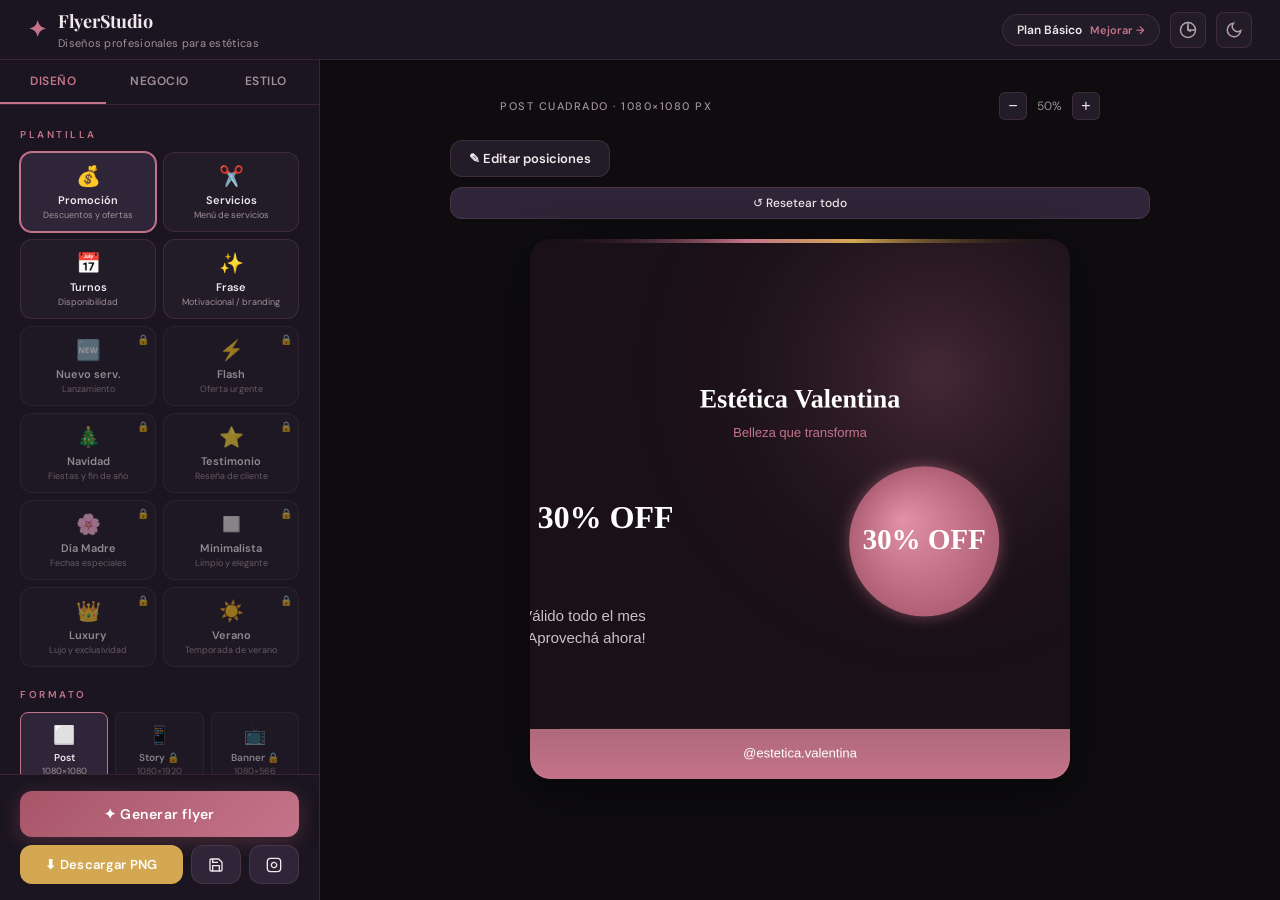
==== commit 4f6f137a: "feat(pagos): precios en pesos uruguayos (UYU) - currency_id ARS -> UYU (la cuenta de MercadoPago es " ====
--- a/flyersMovi proyecto/index.html
+++ b/flyersMovi proyecto/index.html
@@ -390,7 +390,7 @@
       <div class="plan-card plan-destacado" data-plan="pro">
         <div class="plan-badge-top">MÁS POPULAR</div>
         <div class="plan-nombre">Pro</div>
-        <div class="plan-precio">$12<span>/mes</span></div>
+        <div class="plan-precio">$490<span> UYU/mes</span></div>
         <div class="plan-desc">Para profesionales</div>
         <ul class="plan-features">
           <li class="ok">8 plantillas</li>
@@ -410,7 +410,7 @@
 
       <div class="plan-card" data-plan="premium">
         <div class="plan-nombre">Premium</div>
-        <div class="plan-precio">$29<span>/mes</span></div>
+        <div class="plan-precio">$1.190<span> UYU/mes</span></div>
         <div class="plan-desc">Sin límites</div>
         <ul class="plan-features">
           <li class="ok">12+ plantillas</li>
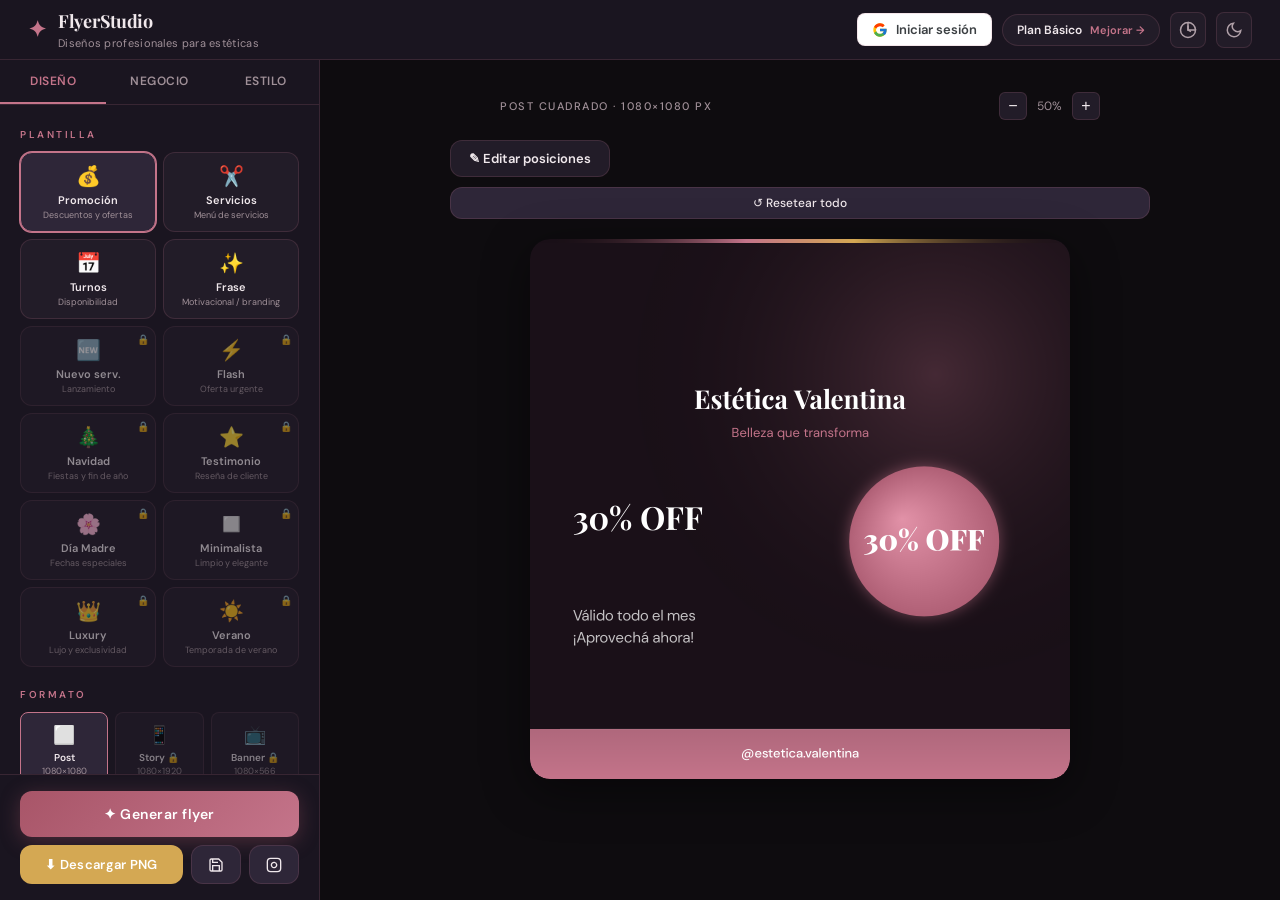
==== commit d862dc11: "feat(auth): cuentas y login con Google + planes vinculados a la cuenta Backend (sin dependencias, só" ====
--- a/flyersMovi proyecto/index.html
+++ b/flyersMovi proyecto/index.html
@@ -26,6 +26,7 @@
     </div>
   </div>
   <div class="header-actions">
+    <div class="auth-slot" id="auth-slot"></div>
     <button class="btn-plan-badge" id="btn-ver-planes">
       <span id="plan-badge-label">Plan Básico</span>
       <span class="badge-upgrade">Mejorar →</span>
@@ -479,6 +480,7 @@
 <script src="js/industrias.js?v=16"></script>
 <script src="js/planes.js?v=16"></script>
 <script src="js/pagos.js?v=16"></script>
+<script src="js/auth.js?v=16"></script>
 <script src="js/canvas-helpers.js?v=16"></script>
 <script src="js/elementos.js?v=16"></script>
 <script src="js/editor.js?v=16"></script>
--- a/flyersMovi proyecto/css/main.css
+++ b/flyersMovi proyecto/css/main.css
@@ -346,6 +346,40 @@
   opacity: .8;
 }
 
+/* ── Auth (login / usuario en header) ── */
+.auth-slot { display: flex; align-items: center; }
+.btn-auth-login {
+  display: inline-flex; align-items: center; gap: 8px;
+  padding: 7px 14px; border-radius: var(--radius-sm, 8px);
+  background: #fff; color: #3c4043;
+  border: 1px solid var(--border);
+  font-family: 'DM Sans', sans-serif; font-size: 13px; font-weight: 600;
+  cursor: pointer; transition: box-shadow var(--trans), transform var(--trans);
+}
+.btn-auth-login:hover { box-shadow: 0 2px 8px rgba(0,0,0,.18); transform: translateY(-1px); }
+.auth-user {
+  display: inline-flex; align-items: center; gap: 8px;
+  padding: 4px 8px 4px 4px; border-radius: 999px;
+  background: var(--surface2); border: 1px solid var(--border);
+}
+.auth-avatar {
+  width: 28px; height: 28px; border-radius: 50%; object-fit: cover; display: block;
+}
+.auth-avatar-ini {
+  display: inline-flex; align-items: center; justify-content: center;
+  background: var(--rosa, #C4748A); color: #fff; font-size: 13px; font-weight: 700;
+}
+.auth-nombre {
+  font-size: 13px; font-weight: 500; color: var(--text);
+  max-width: 120px; overflow: hidden; text-overflow: ellipsis; white-space: nowrap;
+}
+.auth-logout {
+  background: none; border: none; cursor: pointer;
+  color: var(--text-soft); font-size: 12px; font-weight: 600;
+  padding: 3px 6px; border-radius: 6px;
+}
+.auth-logout:hover { color: var(--text); background: var(--surface3); }
+
 input[type="range"] {
   width: 100%;
   height: 4px;
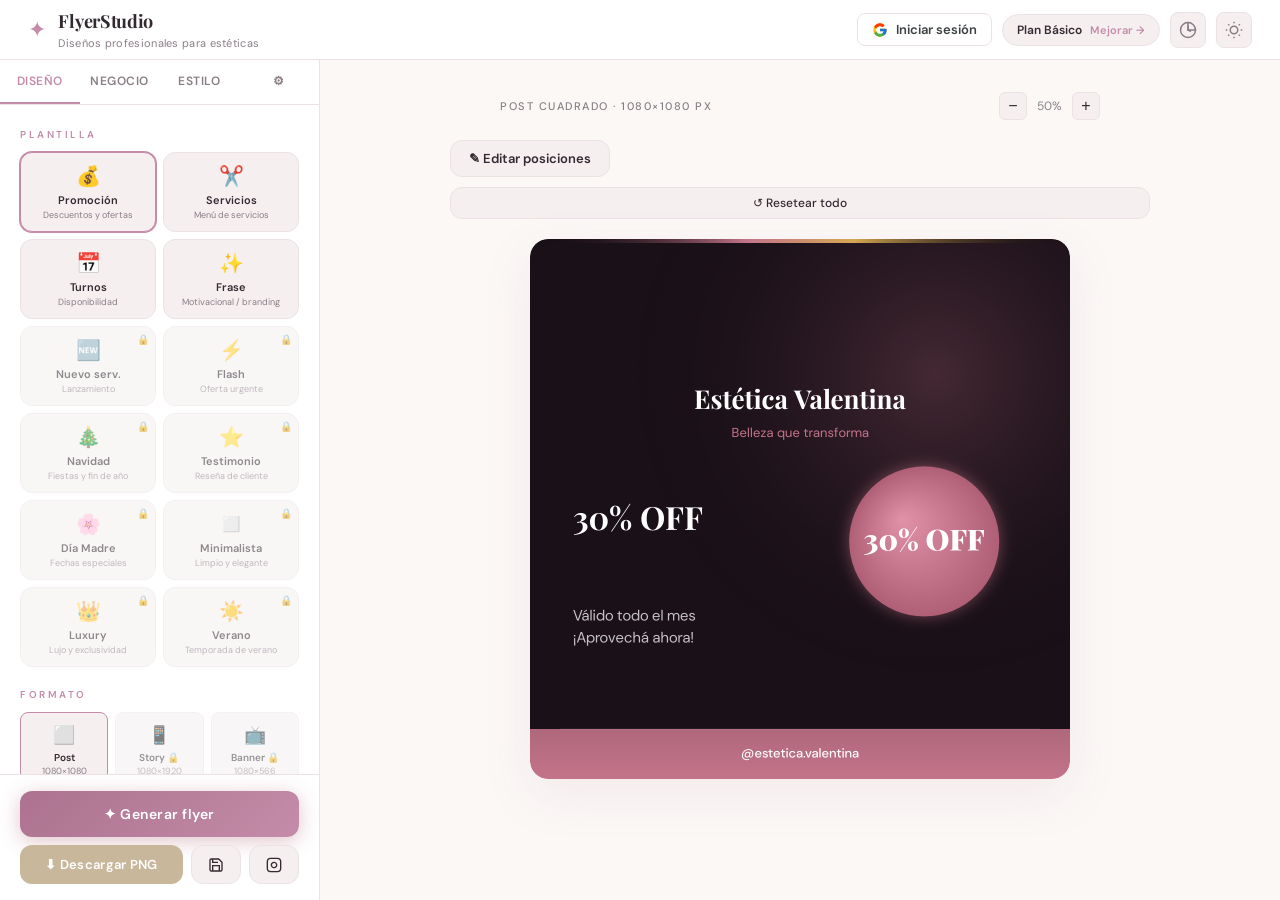
==== commit 85e2af3b: "feat(ui): sistema de temas por industria (theme engine) - css/themes.css: token set estándar (--prim" ====
--- a/flyersMovi proyecto/index.html
+++ b/flyersMovi proyecto/index.html
@@ -1,14 +1,17 @@
 <!DOCTYPE html>
-<html lang="es" data-theme="dark">
+<html lang="es" data-theme="estetica">
 <head>
   <meta charset="UTF-8">
   <meta name="viewport" content="width=device-width, initial-scale=1.0">
+  <!-- Aplicar el tema guardado antes de pintar (evita flash) -->
+  <script>try{document.documentElement.setAttribute('data-theme',localStorage.getItem('flyerstudio_theme')||'estetica')}catch(e){}</script>
   <title>FlyerStudio — Creá flyers profesionales</title>
 
   <!-- Fuentes -->
   <link href="https://fonts.googleapis.com/css2?family=Playfair+Display:ital,wght@0,400;0,700;0,900;1,400;1,700&family=DM+Sans:wght@300;400;500;600&family=Montserrat:wght@400;600;700;800&family=Cormorant+Garamond:ital,wght@0,400;0,600;1,400;1,600&family=Raleway:wght@300;400;600;700&family=Lato:wght@300;400;700&display=swap" rel="stylesheet">
 
   <!-- CSS -->
+  <link rel="stylesheet" href="css/themes.css">
   <link rel="stylesheet" href="css/main.css">
   <link rel="stylesheet" href="css/sidebar.css">
   <link rel="stylesheet" href="css/planes.css">
@@ -52,6 +55,7 @@
       <button class="stab active" data-tab="diseno">Diseño</button>
       <button class="stab" data-tab="negocio">Negocio</button>
       <button class="stab" data-tab="estilo">Estilo</button>
+      <button class="stab" data-tab="config" title="Configuración y tema">⚙</button>
     </div>
 
     <!-- TAB: DISEÑO -->
@@ -308,6 +312,13 @@
 
     </div>
 
+    <!-- TAB: CONFIG -->
+    <div class="tab-panel" id="tab-config">
+      <div class="seccion-titulo">Tema de la app</div>
+      <p class="campo-hint" style="margin-bottom:16px">Elegí el rubro de tu negocio. Cambia toda la apariencia al instante y se guarda para la próxima vez.</p>
+      <div class="temas-grid" id="temas-grid"><!-- generado por js/theme.js --></div>
+    </div>
+
     <!-- ── ACCIONES FINALES ── -->
     <div class="sidebar-acciones">
       <button class="btn-generar" id="btn-generar">✦ Generar flyer</button>
@@ -478,6 +489,7 @@
 <!-- Scripts — orden de dependencia — v=4 fuerza recarga de caché -->
 <script src="js/state.js?v=16"></script>
 <script src="js/industrias.js?v=16"></script>
+<script src="js/theme.js?v=16"></script>
 <script src="js/planes.js?v=16"></script>
 <script src="js/pagos.js?v=16"></script>
 <script src="js/auth.js?v=16"></script>
--- a/flyersMovi proyecto/css/themes.css
+++ b/flyersMovi proyecto/css/themes.css
@@ -0,0 +1,308 @@
+/* ══════════════════════════════════════════════════════
+   THEMES.CSS — Sistema de temas por industria
+   ──────────────────────────────────────────────────────
+   • Cada tema define SOLO su paleta (15 tokens de color).
+   • Las escalas no-color (radios, espaciado, sombras,
+     tipografía) viven una sola vez en :root.
+   • Un "puente de alias" mapea los tokens viejos del proyecto
+     a los nuevos, así todos los componentes existentes se
+     re-tematizan sin tocar su CSS.
+   • Agregar un tema nuevo = un bloque [data-theme="x"] con
+     los 15 tokens. Nada más.
+   ══════════════════════════════════════════════════════ */
+
+:root {
+  /* ── Tipografía ── */
+  --font-sans:    'DM Sans', system-ui, -apple-system, 'Segoe UI', Roboto, sans-serif;
+  --font-display: 'Playfair Display', Georgia, serif;
+
+  /* ── Radios ── */
+  --radius-sm:   8px;
+  --radius:      12px;
+  --radius-lg:   18px;
+  --radius-pill: 999px;
+
+  /* ── Espaciado (escala de 4px) ── */
+  --space-1: 4px;
+  --space-2: 8px;
+  --space-3: 12px;
+  --space-4: 16px;
+  --space-5: 24px;
+  --space-6: 32px;
+  --space-8: 48px;
+
+  /* ── Transiciones ── */
+  --trans:      .18s ease;
+  --trans-slow: .32s cubic-bezier(.4, 0, .2, 1);
+
+  /* ── Paleta por defecto (Tecnología / neutral premium, claro) ── */
+  --primary:        #2563EB;
+  --primary-hover:  #1D4ED8;
+  --on-primary:     #FFFFFF;
+  --secondary:      #64748B;
+  --accent:         #0EA5E9;
+  --background:     #F8FAFC;
+  --surface:        #FFFFFF;
+  --surface-2:      #F1F5F9;
+  --text:           #0F172A;
+  --text-secondary: #64748B;
+  --border:         #E2E8F0;
+  --success:        #16A34A;
+  --warning:        #D97706;
+  --danger:         #DC2626;
+  --shadow:         rgba(15, 23, 42, .08);
+
+  /* ── Elevaciones (derivadas del color de sombra del tema) ── */
+  --elev-1: 0 1px 2px var(--shadow);
+  --elev-2: 0 4px 16px var(--shadow);
+  --elev-3: 0 16px 48px var(--shadow);
+
+  /* ══ PUENTE DE ALIAS — tokens viejos → nuevos ══
+     Se resuelven contra el tema activo porque comparten el
+     elemento :root / [data-theme] (mismo <html>). */
+  --rosa:       var(--primary);
+  --rosa-osc:   var(--primary-hover);
+  --rosa-pal:   var(--surface-2);
+  --dorado:     var(--accent);
+  --negro:      var(--background);
+  --gris:       var(--text-secondary);
+  --gris-claro: var(--text-secondary);
+  --blanco:     var(--on-primary);
+  --surface2:   var(--surface-2);
+  --surface3:   var(--surface-2);
+  --text-soft:  var(--text-secondary);
+  --sombra:     var(--elev-3);
+  --sombra-sm:  var(--elev-2);
+}
+
+/* ══════════════════════════════════════════════
+   TEMAS
+   ══════════════════════════════════════════════ */
+
+/* ── Clásico oscuro ── */
+[data-theme="dark"] {
+  --primary:        #C4748A;
+  --primary-hover:  #A85568;
+  --on-primary:     #FFFFFF;
+  --secondary:      #8A7A82;
+  --accent:         #D4A853;
+  --background:     #0E0C0F;
+  --surface:        #1A1520;
+  --surface-2:      #221C28;
+  --text:           #F0E8EC;
+  --text-secondary: #A09098;
+  --border:         rgba(255, 255, 255, .10);
+  --success:        #4ADE80;
+  --warning:        #FBBF24;
+  --danger:         #F87171;
+  --shadow:         rgba(0, 0, 0, .45);
+}
+
+/* ── Clásico claro ── */
+[data-theme="light"] {
+  --primary:        #B5607A;
+  --primary-hover:  #9A4560;
+  --on-primary:     #FFFFFF;
+  --secondary:      #7A6870;
+  --accent:         #C4922E;
+  --background:     #F7F2F5;
+  --surface:        #FFFFFF;
+  --surface-2:      #F4ECEF;
+  --text:           #1A1018;
+  --text-secondary: #7A6870;
+  --border:         #EBDDE1;
+  --success:        #16A34A;
+  --warning:        #D97706;
+  --danger:         #DC2626;
+  --shadow:         rgba(180, 96, 122, .12);
+}
+
+/* ── 💈 Barbería — negro, grafito, dorado, elegante ── */
+[data-theme="barberia"] {
+  --primary:        #C6A15B;
+  --primary-hover:  #B08D42;
+  --on-primary:     #17171A;
+  --secondary:      #3A3A3E;
+  --accent:         #D4AF6A;
+  --background:     #0E0E10;
+  --surface:        #17171A;
+  --surface-2:      #212125;
+  --text:           #F5F5F4;
+  --text-secondary: #A1A1AA;
+  --border:         rgba(255, 255, 255, .08);
+  --success:        #4ADE80;
+  --warning:        #FBBF24;
+  --danger:         #F87171;
+  --shadow:         rgba(0, 0, 0, .55);
+}
+
+/* ── 💇 Peluquería — blanco, negro, rosa viejo, dorado ── */
+[data-theme="peluqueria"] {
+  --primary:        #B76E79;
+  --primary-hover:  #9E5A65;
+  --on-primary:     #FFFFFF;
+  --secondary:      #2B2B2B;
+  --accent:         #C9A24B;
+  --background:     #FBF7F8;
+  --surface:        #FFFFFF;
+  --surface-2:      #F4ECEF;
+  --text:           #1E1A1C;
+  --text-secondary: #7A6E72;
+  --border:         #EBDDE1;
+  --success:        #16A34A;
+  --warning:        #D97706;
+  --danger:         #DC2626;
+  --shadow:         rgba(183, 110, 121, .13);
+}
+
+/* ── 💅 Estética / Spa — blanco, beige, rosa pastel, lavanda ── */
+[data-theme="estetica"] {
+  --primary:        #C48CA8;
+  --primary-hover:  #AC728F;
+  --on-primary:     #FFFFFF;
+  --secondary:      #B7A9C9;
+  --accent:         #C9B79C;
+  --background:     #FBF8F6;
+  --surface:        #FFFFFF;
+  --surface-2:      #F5EFF0;
+  --text:           #322A30;
+  --text-secondary: #8A7E86;
+  --border:         #ECE2E6;
+  --success:        #4CAF7D;
+  --warning:        #D9A441;
+  --danger:         #D06868;
+  --shadow:         rgba(196, 140, 168, .13);
+}
+
+/* ── 🏥 Clínica — blanco, azul, celeste, verde suave ── */
+[data-theme="clinica"] {
+  --primary:        #2E6FB0;
+  --primary-hover:  #245C95;
+  --on-primary:     #FFFFFF;
+  --secondary:      #7FB5D9;
+  --accent:         #6FB89A;
+  --background:     #F6FAFC;
+  --surface:        #FFFFFF;
+  --surface-2:      #EDF4F8;
+  --text:           #15303D;
+  --text-secondary: #5E7686;
+  --border:         #DCE7EE;
+  --success:        #16A34A;
+  --warning:        #D97706;
+  --danger:         #DC2626;
+  --shadow:         rgba(46, 111, 176, .10);
+}
+
+/* ── 🦷 Odontología — blanco, azul, turquesa ── */
+[data-theme="odontologia"] {
+  --primary:        #0E7C9B;
+  --primary-hover:  #0A6580;
+  --on-primary:     #FFFFFF;
+  --secondary:      #3AA6BF;
+  --accent:         #16C0A8;
+  --background:     #F5FBFC;
+  --surface:        #FFFFFF;
+  --surface-2:      #E9F5F7;
+  --text:           #10333B;
+  --text-secondary: #557079;
+  --border:         #D6EBEF;
+  --success:        #16A34A;
+  --warning:        #D97706;
+  --danger:         #DC2626;
+  --shadow:         rgba(14, 124, 155, .11);
+}
+
+/* ── 🏋️ Gimnasio — negro, rojo, gris oscuro, alto contraste ── */
+[data-theme="gimnasio"] {
+  --primary:        #E11D2A;
+  --primary-hover:  #C01522;
+  --on-primary:     #FFFFFF;
+  --secondary:      #3F3F46;
+  --accent:         #FACC15;
+  --background:     #0B0B0D;
+  --surface:        #151518;
+  --surface-2:      #1E1E22;
+  --text:           #FAFAFA;
+  --text-secondary: #A1A1AA;
+  --border:         rgba(255, 255, 255, .12);
+  --success:        #22C55E;
+  --warning:        #F59E0B;
+  --danger:         #EF4444;
+  --shadow:         rgba(0, 0, 0, .6);
+}
+
+/* ── 🍔 Restaurante — marrón, beige, verde oliva, cálido ── */
+[data-theme="restaurante"] {
+  --primary:        #8A4B2F;
+  --primary-hover:  #723C25;
+  --on-primary:     #FFFFFF;
+  --secondary:      #6B7A3A;
+  --accent:         #C9A15B;
+  --background:     #FAF5EE;
+  --surface:        #FFFDFA;
+  --surface-2:      #F1E7D8;
+  --text:           #2E2118;
+  --text-secondary: #7A6A58;
+  --border:         #E7D8C4;
+  --success:        #4F8A3D;
+  --warning:        #C9891F;
+  --danger:         #C0472F;
+  --shadow:         rgba(138, 75, 47, .14);
+}
+
+/* ── ☕ Cafetería — café, crema, verde oscuro, acogedor ── */
+[data-theme="cafeteria"] {
+  --primary:        #6F4E37;
+  --primary-hover:  #5A3F2C;
+  --on-primary:     #FFFFFF;
+  --secondary:      #2F4739;
+  --accent:         #C7A17A;
+  --background:     #F7F1E8;
+  --surface:        #FFFDF9;
+  --surface-2:      #EFE5D6;
+  --text:           #33261B;
+  --text-secondary: #7A6656;
+  --border:         #E6D8C5;
+  --success:        #4F7A46;
+  --warning:        #C0892B;
+  --danger:         #B24A34;
+  --shadow:         rgba(111, 78, 55, .15);
+}
+
+/* ── 🛍️ Tienda — blanco, gris, azul ── */
+[data-theme="tienda"] {
+  --primary:        #3B5BDB;
+  --primary-hover:  #2F49B0;
+  --on-primary:     #FFFFFF;
+  --secondary:      #6B7280;
+  --accent:         #4DABF7;
+  --background:     #F9FAFB;
+  --surface:        #FFFFFF;
+  --surface-2:      #F1F3F5;
+  --text:           #1A1D23;
+  --text-secondary: #6B7280;
+  --border:         #E5E7EB;
+  --success:        #16A34A;
+  --warning:        #D97706;
+  --danger:         #DC2626;
+  --shadow:         rgba(30, 41, 59, .08);
+}
+
+/* ── 💻 Tecnología — azul, gris, blanco, minimalista ── */
+[data-theme="tecnologia"] {
+  --primary:        #2563EB;
+  --primary-hover:  #1D4ED8;
+  --on-primary:     #FFFFFF;
+  --secondary:      #64748B;
+  --accent:         #0EA5E9;
+  --background:     #F8FAFC;
+  --surface:        #FFFFFF;
+  --surface-2:      #F1F5F9;
+  --text:           #0F172A;
+  --text-secondary: #64748B;
+  --border:         #E2E8F0;
+  --success:        #16A34A;
+  --warning:        #D97706;
+  --danger:         #DC2626;
+  --shadow:         rgba(15, 23, 42, .08);
+}
--- a/flyersMovi proyecto/css/main.css
+++ b/flyersMovi proyecto/css/main.css
@@ -4,54 +4,18 @@
 
 *, *::before, *::after { box-sizing: border-box; margin: 0; padding: 0; }
 
-/* ── Variables tema OSCURO (default) ── */
-:root, [data-theme="dark"] {
-  --rosa:       #C4748A;
-  --rosa-osc:   #A85568;
-  --rosa-pal:   #2A1F26;
-  --dorado:     #D4A853;
-  --negro:      #0E0C0F;
-  --gris:       #8A7A82;
-  --gris-claro: #B0A0A8;
-  --blanco:     #F5EFF2;
-  --surface:    #1A1520;
-  --surface2:   #221C28;
-  --surface3:   #2E2638;
-  --border:     rgba(196,116,138,.18);
-  --text:       #F0E8EC;
-  --text-soft:  #A09098;
-  --sombra:     0 12px 48px rgba(0,0,0,.45);
-  --sombra-sm:  0 4px 16px rgba(0,0,0,.3);
-  --radius:     12px;
-  --radius-sm:  8px;
-  --radius-lg:  20px;
-  --trans:      .2s ease;
-}
-
-/* ── Variables tema CLARO ── */
-[data-theme="light"] {
-  --rosa:       #B5607A;
-  --rosa-osc:   #9A4560;
-  --rosa-pal:   #FDF0F4;
-  --dorado:     #C4922E;
-  --negro:      #1A1018;
-  --gris:       #7A6870;
-  --gris-claro: #9A8890;
-  --blanco:     #FFFFFF;
-  --surface:    #FFFFFF;
-  --surface2:   #F8F0F4;
-  --surface3:   #F0E4EA;
-  --border:     rgba(180,96,122,.2);
-  --text:       #1A1018;
-  --text-soft:  #7A6870;
-  --sombra:     0 12px 48px rgba(180,96,122,.12);
-  --sombra-sm:  0 4px 16px rgba(180,96,122,.08);
-}
+/* Tokens de color + temas viven en themes.css (cargado antes que este archivo).
+   Los tokens viejos (--rosa, --dorado, --surface2, --text-soft, --sombra…)
+   siguen funcionando vía el puente de alias definido allí. */
 
 /* ── Base ── */
+html {
+  background: var(--background);
+  color: var(--text);
+}
 body {
-  font-family: 'DM Sans', sans-serif;
-  background: var(--negro);
+  font-family: var(--font-sans);
+  background: var(--background);
   color: var(--text);
   min-height: 100vh;
   line-height: 1.5;
@@ -379,6 +343,37 @@
   padding: 3px 6px; border-radius: 6px;
 }
 .auth-logout:hover { color: var(--text); background: var(--surface3); }
+
+/* ── Selector de temas (Configuración) ── */
+.temas-grid {
+  display: grid;
+  grid-template-columns: repeat(2, minmax(0, 1fr));
+  gap: 10px;
+}
+.tema-card {
+  position: relative;
+  display: flex; flex-direction: column; gap: 10px;
+  padding: 12px; text-align: left;
+  background: var(--surface); border: 1.5px solid var(--border);
+  border-radius: var(--radius); cursor: pointer;
+  transition: border-color var(--trans), transform var(--trans), box-shadow var(--trans);
+}
+.tema-card:hover { border-color: var(--primary); transform: translateY(-2px); box-shadow: var(--elev-2); }
+.tema-card:focus-visible { outline: 2px solid var(--primary); outline-offset: 2px; }
+.tema-card.activa { border-color: var(--primary); box-shadow: inset 0 0 0 1.5px var(--primary); }
+.tema-swatch { display: flex; gap: 4px; height: 26px; }
+.tema-swatch i { flex: 1; border-radius: 5px; display: block; }
+.tema-info { display: flex; align-items: center; gap: 8px; }
+.tema-ico { font-size: 18px; line-height: 1; }
+.tema-nom { font-size: 12.5px; font-weight: 600; color: var(--text); }
+.tema-check {
+  position: absolute; top: 10px; right: 10px;
+  width: 20px; height: 20px; border-radius: 50%;
+  background: var(--primary); color: var(--on-primary);
+  display: none; align-items: center; justify-content: center;
+  font-size: 11px; font-weight: 700;
+}
+.tema-card.activa .tema-check { display: flex; }
 
 input[type="range"] {
   width: 100%;
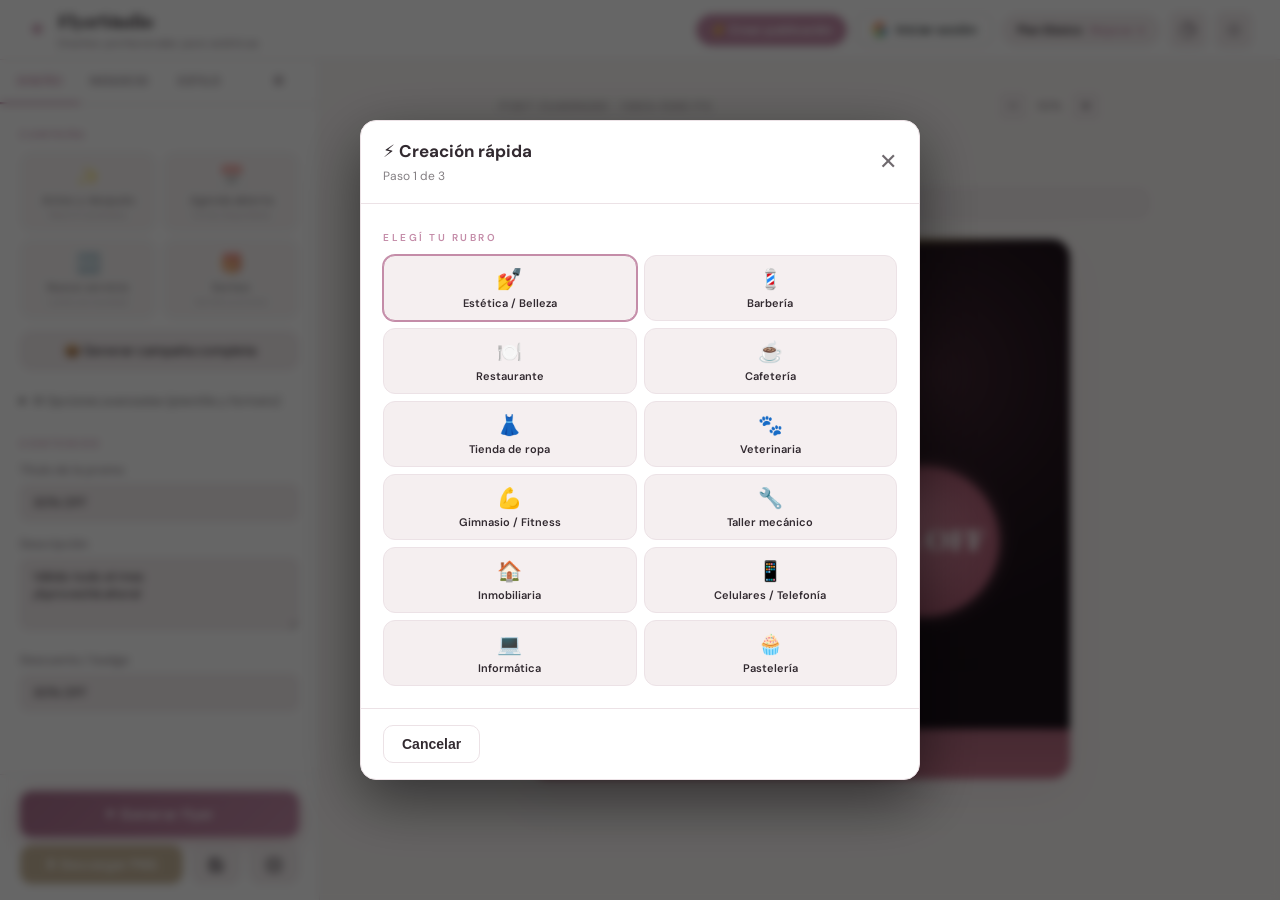
==== commit 6394f16d: "Avance del proyecto, generar flyers no sirve de nada aun" ====
--- a/flyersMovi proyecto/index.html
+++ b/flyersMovi proyecto/index.html
@@ -16,8 +16,11 @@
   <link rel="stylesheet" href="css/sidebar.css">
   <link rel="stylesheet" href="css/planes.css">
   <link rel="stylesheet" href="css/historial.css">
+  <link rel="stylesheet" href="css/responsive.css?v=17">
 </head>
 <body>
+<!-- Setear el modo de dispositivo ANTES de pintar (evita flash de layout desktop en mobile) -->
+<script>(function(){try{var w=window.innerWidth;document.body.dataset.mode=w<768?'mobile':w<=1024?'tablet':'desktop';}catch(e){}})();</script>
 
 <!-- ══ HEADER ══ -->
 <header class="header">
@@ -29,6 +32,9 @@
     </div>
   </div>
   <div class="header-actions">
+    <button class="btn-plan-badge" id="btn-asistente" title="Elegí rubro, campaña y generá — en 30 segundos" style="background:var(--primary,#C4748A);color:#fff;border-color:var(--primary,#C4748A);font-weight:700">
+      ⚡ Crear publicación
+    </button>
     <div class="auth-slot" id="auth-slot"></div>
     <button class="btn-plan-badge" id="btn-ver-planes">
       <span id="plan-badge-label">Plan Básico</span>
@@ -61,15 +67,30 @@
     <!-- TAB: DISEÑO -->
     <div class="tab-panel active" id="tab-diseno">
 
-      <div class="seccion-titulo">Plantilla</div>
-      <div class="plantillas-grid" id="plantillas-grid">
-        <!-- Generado por js/plantillas.js -->
-      </div>
-
-      <div class="seccion-titulo" style="margin-top:20px">Formato</div>
-      <div class="formato-btns" id="formato-btns">
-        <!-- Generado por js/formato.js -->
-      </div>
+      <!-- Campañas del rubro activo (generado por js/campanas.js) -->
+      <div class="seccion-titulo">Campaña</div>
+      <div class="plantillas-grid" id="campanas-grid">
+        <!-- Generado por js/campanas.js -->
+      </div>
+
+      <!-- Generador de campaña completa (js/campaign-package.js) -->
+      <button class="btn-secondary" id="btn-paquete" style="width:100%;margin-top:12px">📦 Generar campaña completa</button>
+
+      <!-- Plantilla + Formato: opciones avanzadas, ocultas por defecto para simplificar
+           la entrada. Siguen en el DOM (plantillas.js / formato.js las siguen usando). -->
+      <details class="avanzado" style="margin-top:16px">
+        <summary style="cursor:pointer;font-size:12px;opacity:.7;padding:6px 0;user-select:none">⚙ Opciones avanzadas (plantilla y formato)</summary>
+
+        <div class="seccion-titulo" style="margin-top:12px">Plantilla</div>
+        <div class="plantillas-grid" id="plantillas-grid">
+          <!-- Generado por js/plantillas.js -->
+        </div>
+
+        <div class="seccion-titulo" style="margin-top:20px">Formato</div>
+        <div class="formato-btns" id="formato-btns">
+          <!-- Generado por js/formato.js -->
+        </div>
+      </details>
 
       <div class="seccion-titulo" style="margin-top:20px">Contenido</div>
       <div id="campos-contenido">
@@ -81,8 +102,18 @@
     <!-- TAB: NEGOCIO -->
     <div class="tab-panel" id="tab-negocio">
 
-      <!-- Selector de industria (generado por js/industrias.js) -->
-      <div id="industria-selector"></div>
+      <!-- Brand Kit: identidad de marca persistente (js/brand-kit.js) -->
+      <button class="btn-secondary" id="btn-brand-kit" style="width:100%;margin-bottom:8px">🎨 Brand Kit — guardá tu marca</button>
+
+      <!-- Biblioteca de productos/servicios (js/business-library.js) -->
+      <button class="btn-secondary" id="btn-biblioteca" style="width:100%;margin-bottom:16px">📚 Biblioteca — productos y servicios</button>
+
+      <!-- Selector de rubro / tipo de negocio (generado por js/business-types.js) -->
+      <div id="rubro-selector"></div>
+
+      <!-- Selector de industria: OCULTO. Redundante con Rubro (aplicarRubro ya aplica la
+           industria vía industriaRef). Sigue en el DOM porque industrias.js lo rellena. -->
+      <div id="industria-selector" style="display:none"></div>
 
       <div class="seccion-titulo" style="margin-top:20px">Logo</div>
       <div class="logo-upload" id="logo-drop">
@@ -127,7 +158,14 @@
     <!-- TAB: ESTILO -->
     <div class="tab-panel" id="tab-estilo">
 
-      <div class="seccion-titulo">Colores</div>
+      <p class="campo-hint" style="margin-bottom:12px">Los colores y el estilo se aplican automáticamente según tu rubro. Ajustá algo solo si querés.</p>
+
+      <!-- Todo lo manual (colores, tipografía, fondo, Gemini) colapsado por defecto.
+           Sigue en el DOM: colores.js / fuentes.js / ia-*.js lo usan igual. -->
+      <details class="avanzado">
+        <summary style="cursor:pointer;font-weight:600;padding:8px 0;user-select:none">⚙ Ajustes avanzados</summary>
+
+      <div class="seccion-titulo" style="margin-top:8px">Colores</div>
 
       <div class="campo">
         <label>Color principal</label>
@@ -310,6 +348,8 @@
         </div>
       </div>
 
+      </details>
+
     </div>
 
     <!-- TAB: CONFIG -->
@@ -489,6 +529,7 @@
 <!-- Scripts — orden de dependencia — v=4 fuerza recarga de caché -->
 <script src="js/state.js?v=16"></script>
 <script src="js/industrias.js?v=16"></script>
+<script src="js/business-types.js?v=16"></script>
 <script src="js/theme.js?v=16"></script>
 <script src="js/planes.js?v=16"></script>
 <script src="js/pagos.js?v=16"></script>
@@ -510,6 +551,8 @@
 <script src="js/templates/verano.js?v=16"></script>
 <script src="js/render.js?v=16"></script>
 <script src="js/plantillas.js?v=16"></script>
+<script src="js/campanas.js?v=16"></script>
+<script src="js/asistente.js?v=16"></script>
 <script src="js/formato.js?v=16"></script>
 <script src="js/fuentes.js?v=16"></script>
 <script src="js/colores.js?v=16"></script>
@@ -520,5 +563,10 @@
 <script src="js/preview-ig.js?v=16"></script>
 <script src="js/darkmode.js?v=16"></script>
 <script src="js/app.js?v=16"></script>
+<script src="js/brand-kit.js?v=16"></script>
+<script src="js/business-library.js?v=16"></script>
+<script src="js/ia-campanas.js?v=16"></script>
+<script src="js/campaign-package.js?v=16"></script>
+<script src="js/responsive.js?v=16"></script>
 </body>
 </html>
--- a/flyersMovi proyecto/css/responsive.css
+++ b/flyersMovi proyecto/css/responsive.css
@@ -0,0 +1,131 @@
+/* ══════════════════════════════════════════════════════
+   RESPONSIVE.CSS — Adaptación multi-dispositivo
+   Controlado por body[data-mode="mobile|tablet|desktop"]
+   (seteado por js/responsive.js). NO cambia lógica ni IDs:
+   solo visibilidad y layout. Todo lo oculto sigue en el DOM.
+
+   Breakpoints:
+     mobile  < 768px
+     tablet  768–1024px
+     desktop > 1024px   (sin reglas: UI actual intacta)
+   ══════════════════════════════════════════════════════ */
+
+/* ════════════════════ MOBILE ════════════════════ */
+body[data-mode="mobile"] {
+  /* Layout: una sola columna, el sidebar desaparece */
+  --_m: 1;
+}
+
+body[data-mode="mobile"] .layout {
+  grid-template-columns: 1fr;
+}
+
+/* Sidebar completo oculto (sigue en DOM: JS lo lee igual) */
+body[data-mode="mobile"] .sidebar {
+  display: none !important;
+}
+
+/* Header compacto: dejar marca + botón Crear como acción dominante.
+   Se blinda contra desborde en CUALQUIER estado de sesión (logueado o no):
+   la marca se encoge y trunca, y las acciones no hacen wrap. */
+body[data-mode="mobile"] .header {
+  padding: 0 12px;
+  gap: 8px;
+}
+body[data-mode="mobile"] .header-sub { display: none; }
+body[data-mode="mobile"] .header-brand {
+  min-width: 0;              /* permitir que se encoja dentro del flex */
+  flex: 0 1 auto;
+  overflow: hidden;
+}
+body[data-mode="mobile"] .header-titulo {
+  font-size: 15px;
+  white-space: nowrap;
+  overflow: hidden;
+  text-overflow: ellipsis;
+}
+body[data-mode="mobile"] .header-actions {
+  gap: 6px;
+  flex: 0 0 auto;
+  flex-wrap: nowrap;
+}
+body[data-mode="mobile"] #btn-ver-planes,
+body[data-mode="mobile"] #btn-historial {
+  display: none;             /* reducir ruido: solo Crear + cuenta + tema */
+}
+body[data-mode="mobile"] #btn-asistente {
+  font-size: 13px;
+  padding: 8px 12px;
+  white-space: nowrap;
+  flex-shrink: 0;
+}
+/* Cuenta: mostrar solo el avatar (el nombre come ancho en teléfono) */
+body[data-mode="mobile"] .auth-nombre { display: none; }
+body[data-mode="mobile"] .auth-user { gap: 4px; }
+body[data-mode="mobile"] .auth-logout { padding: 4px 8px; font-size: 11px; }
+
+/* Preview = solo vista del flyer generado. Sin editor persistente. */
+body[data-mode="mobile"] .editor-toolbar { display: none !important; }
+body[data-mode="mobile"] .panel-edicion-wrap { display: none !important; }
+body[data-mode="mobile"] #editor-overlay { display: none !important; }
+body[data-mode="mobile"] .preview-area {
+  padding: 16px 12px;
+  min-height: calc(100vh - 60px);
+}
+body[data-mode="mobile"] .preview-toolbar .zoom-controls { display: none; }
+
+/* Canvas: escalar al ancho real del teléfono (override del zoom inline).
+   Cap por vw para que nunca desborde aunque render.js fije width en px. */
+body[data-mode="mobile"] #flyer-canvas {
+  width: auto !important;
+  max-width: 92vw !important;
+  height: auto !important;
+  margin: 0 auto;
+}
+body[data-mode="mobile"] .canvas-wrap {
+  max-width: 92vw;
+  margin: 0 auto;
+}
+
+/* Asistente a pantalla completa (era modal centrado 560px) */
+body[data-mode="mobile"] #modal-asistente {
+  padding: 0 !important;
+  align-items: stretch !important;
+}
+body[data-mode="mobile"] #modal-asistente > div {
+  max-width: 100% !important;
+  width: 100% !important;
+  max-height: 100% !important;
+  height: 100% !important;
+  border-radius: 0 !important;
+  border: none !important;
+}
+
+/* Los modales de planes/historial/IG también fullscreen en mobile */
+body[data-mode="mobile"] .modal-planes,
+body[data-mode="mobile"] .modal-historial,
+body[data-mode="mobile"] .modal-ig {
+  max-width: 100% !important;
+  width: 100% !important;
+  max-height: 100vh;
+  border-radius: 0 !important;
+}
+
+/* ════════════════════ TABLET ════════════════════ */
+/* Híbrido: sidebar más angosto (secundario) + editor visible pero no dominante.
+   No se colapsa a icon-rail real porque el sidebar son formularios que
+   necesitan ancho: colapsarlos a iconos rompería los controles. */
+body[data-mode="tablet"] .layout {
+  grid-template-columns: 272px 1fr;
+}
+body[data-mode="tablet"] .header { padding: 0 18px; }
+body[data-mode="tablet"] .header-sub { display: none; }
+body[data-mode="tablet"] .preview-area { padding: 20px; }
+
+/* Asistente centrado como modal (comportamiento actual, algo más ancho) */
+body[data-mode="tablet"] #modal-asistente > div {
+  max-width: 620px !important;
+}
+
+/* ════════════════════ DESKTOP ════════════════════ */
+/* Sin reglas: la UI de escritorio queda exactamente como está. */
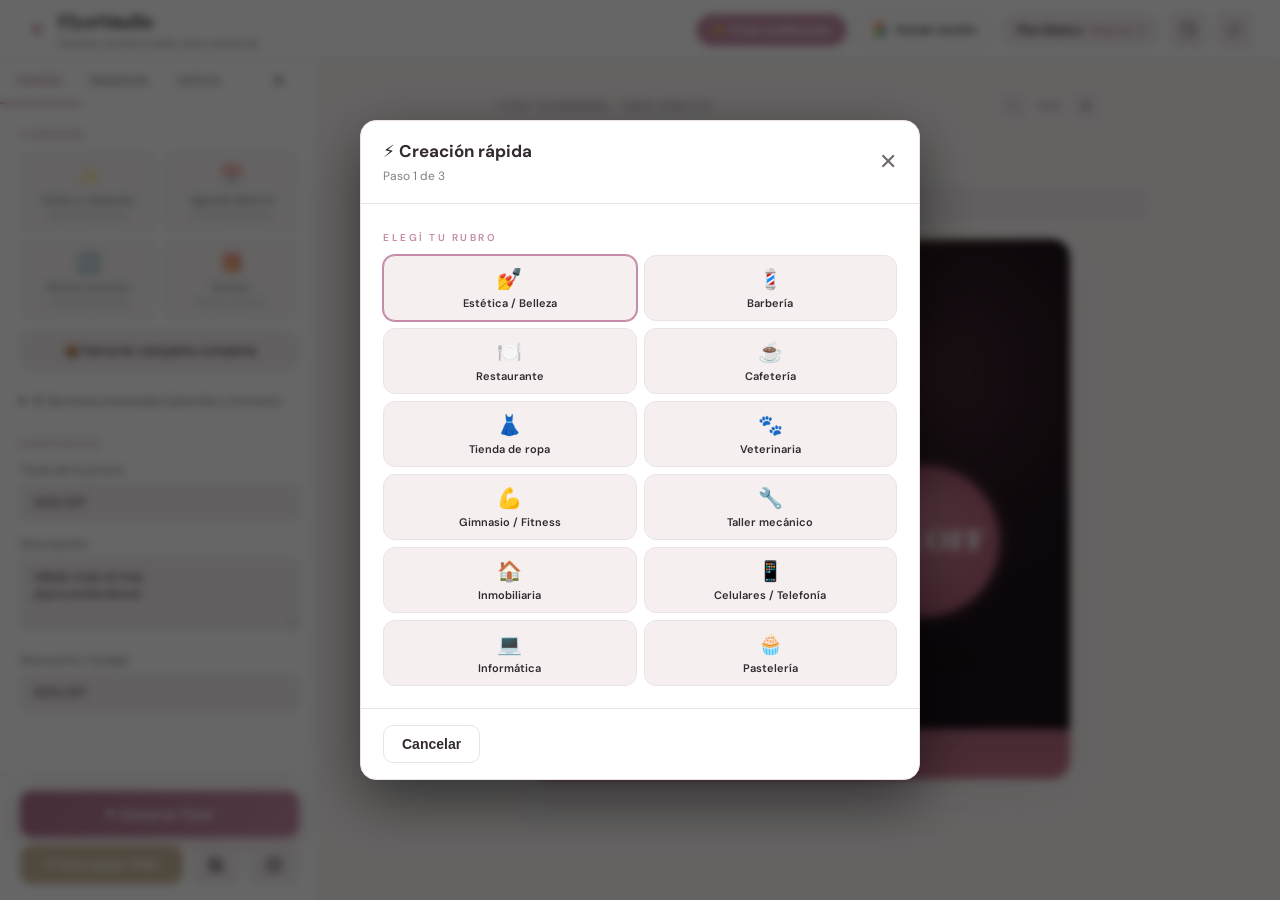
==== commit 0e2b96b4: "feat(seguridad): gatear endpoints de IA por sesion y plan Los handlers de /api/gemini/generar-imagen" ====
--- a/flyersMovi proyecto/index.html
+++ b/flyersMovi proyecto/index.html
@@ -527,6 +527,7 @@
 </div>
 
 <!-- Scripts — orden de dependencia — v=4 fuerza recarga de caché -->
+<script src="js/permisos.js?v=16"></script>
 <script src="js/state.js?v=16"></script>
 <script src="js/industrias.js?v=16"></script>
 <script src="js/business-types.js?v=16"></script>
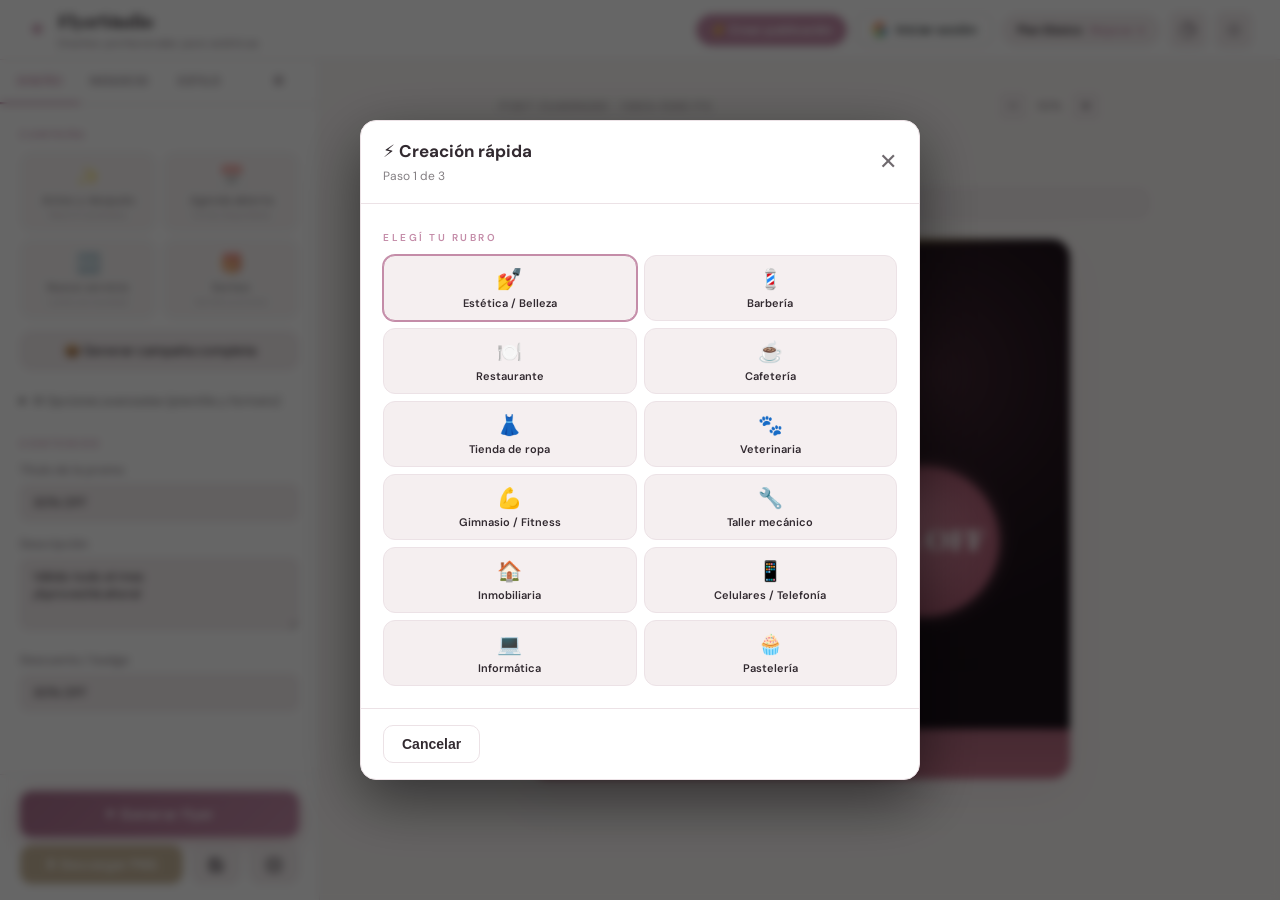
==== commit 30ccbabf: "ia generativa implementada, correccion de bugs" ====
--- a/flyersMovi proyecto/index.html
+++ b/flyersMovi proyecto/index.html
@@ -160,7 +160,7 @@
 
       <p class="campo-hint" style="margin-bottom:12px">Los colores y el estilo se aplican automáticamente según tu rubro. Ajustá algo solo si querés.</p>
 
-      <!-- Todo lo manual (colores, tipografía, fondo, Gemini) colapsado por defecto.
+      <!-- Todo lo manual (colores, tipografía, fondo, Hugging Face) colapsado por defecto.
            Sigue en el DOM: colores.js / fuentes.js / ia-*.js lo usan igual. -->
       <details class="avanzado">
         <summary style="cursor:pointer;font-weight:600;padding:8px 0;user-select:none">⚙ Ajustes avanzados</summary>
@@ -284,49 +284,49 @@
           <span>o usá</span>
         </div>
 
-        <!-- Panel IA Real → Gemini -->
+        <!-- Panel IA Real → Hugging Face -->
         <div class="ia-panel ia-panel-real" id="ia-panel-real">
           <div class="ia-panel-real-header">
-            <div class="ia-badge">✦ Gemini IA</div>
+            <div class="ia-badge">✦ Hugging Face IA</div>
             <span class="ia-status-badge" id="ia-status-badge">○ Sin configurar</span>
           </div>
 
-          <!-- Configuración Gemini -->
+          <!-- Configuración Hugging Face -->
           <details class="ia-config-details" id="ia-config-details">
-            <summary class="ia-config-summary">⚙ Configuración de Gemini <span class="label-opt">necesita key</span></summary>
+            <summary class="ia-config-summary">⚙ Configuración de Hugging Face <span class="label-opt">necesita token</span></summary>
             <div class="ia-config-body">
               <p style="font-size:11px;color:var(--text-soft);margin-bottom:10px;line-height:1.5">
-                Usá Gemini 2.0 Flash de Google para generar imágenes y paletas de colores.
-                Configurá tu API key en <strong>config.json</strong> del servidor, o ingresala abajo para usarla desde el navegador.
+                Usá <strong>Hugging Face Inference</strong> (FLUX.1 / SDXL) para generar imágenes y paletas.
+                Configurá tu token en <strong>config.json</strong> del servidor, o ingresalo abajo para usarlo desde el navegador.
               </p>
               <div class="campo">
                 <label>
                   <input type="checkbox" id="ia-usar-servidor" checked>
-                  Usar API key del servidor (config.json)
+                  Usar token del servidor (config.json)
                 </label>
               </div>
               <div class="campo">
                 <label>
-                  API Key (fallback cliente)
-                  <a href="https://aistudio.google.com/apikey" target="_blank" class="ia-doc-link">Obtener gratis →</a>
+                  Token Hugging Face (fallback cliente)
+                  <a href="https://huggingface.co/settings/tokens" target="_blank" class="ia-doc-link">Obtener gratis →</a>
                 </label>
                 <div class="ia-key-row">
-                  <input type="password" id="ia-api-key" placeholder="AIza..." autocomplete="off">
+                  <input type="password" id="ia-api-key" placeholder="hf_..." autocomplete="off">
                   <button class="btn-secondary btn-sm" id="btn-ia-guardar-key">Guardar</button>
                 </div>
-                <div class="ia-key-hint">Se guarda solo en tu navegador. Si el servidor tiene key, no hace falta.</div>
+                <div class="ia-key-hint">Se guarda solo en tu navegador. Si el servidor tiene token, no hace falta.</div>
               </div>
-              <button class="btn-secondary btn-sm" id="btn-ia-limpiar-key" style="color:var(--rosa)">Eliminar key local</button>
+              <button class="btn-secondary btn-sm" id="btn-ia-limpiar-key" style="color:var(--rosa)">Eliminar token local</button>
             </div>
           </details>
 
           <div class="campo">
-            <label>Modelo Gemini</label>
+            <label>Modelo Hugging Face</label>
             <select id="ia-modelo-img">
-              <option value="gemini-2.0-flash">Gemini 2.0 Flash (recomendado)</option>
-              <option value="gemini-2.5-flash">Gemini 2.5 Flash (solo paletas)</option>
+              <option value="black-forest-labs/FLUX.1-schnell">FLUX.1 Schnell (rápido)</option>
+              <option value="black-forest-labs/FLUX.1-dev">FLUX.1 Dev (calidad)</option>
             </select>
-            <p style="font-size:10px;color:var(--text-soft);margin-top:4px">Imágenes: gemini-2.5-flash-image</p>
+            <p style="font-size:10px;color:var(--text-soft);margin-top:4px">Text-to-image vía Inference API</p>
           </div>
 
           <div class="campo">
@@ -334,14 +334,14 @@
             <textarea id="ia-img-prompt" rows="3"
               placeholder="Ej: flores de cerezo rosas con efecto acuarela suave&#10;Ej: mármol blanco con venas doradas&#10;Ej: jardín botánico minimalista pastel"></textarea>
           </div>
-          <button class="btn-ia" id="btn-ia-generar-img">✦ Generar fondo con Gemini</button>
+          <button class="btn-ia" id="btn-ia-generar-img">✦ Generar fondo con Hugging Face</button>
 
           <img id="ia-img-preview" style="display:none;width:100%;border-radius:8px;margin-top:10px;object-fit:cover;max-height:160px;" alt="Fondo generado">
           <button class="btn-secondary btn-sm" id="btn-ia-real-quitar" style="display:none;margin-top:6px">Quitar fondo</button>
 
           <div class="ia-separador-interno">Paletas de colores</div>
 
-          <button class="btn-ia btn-ia-colores" id="btn-ia-colores">✦ Sugerir paletas con Gemini</button>
+          <button class="btn-ia btn-ia-colores" id="btn-ia-colores">✦ Sugerir paletas con Hugging Face</button>
           <div class="ia-paletas-resultado" id="ia-paletas-resultado" style="display:none"></div>
 
           <div class="ia-error" id="ia-error" style="display:none"></div>
